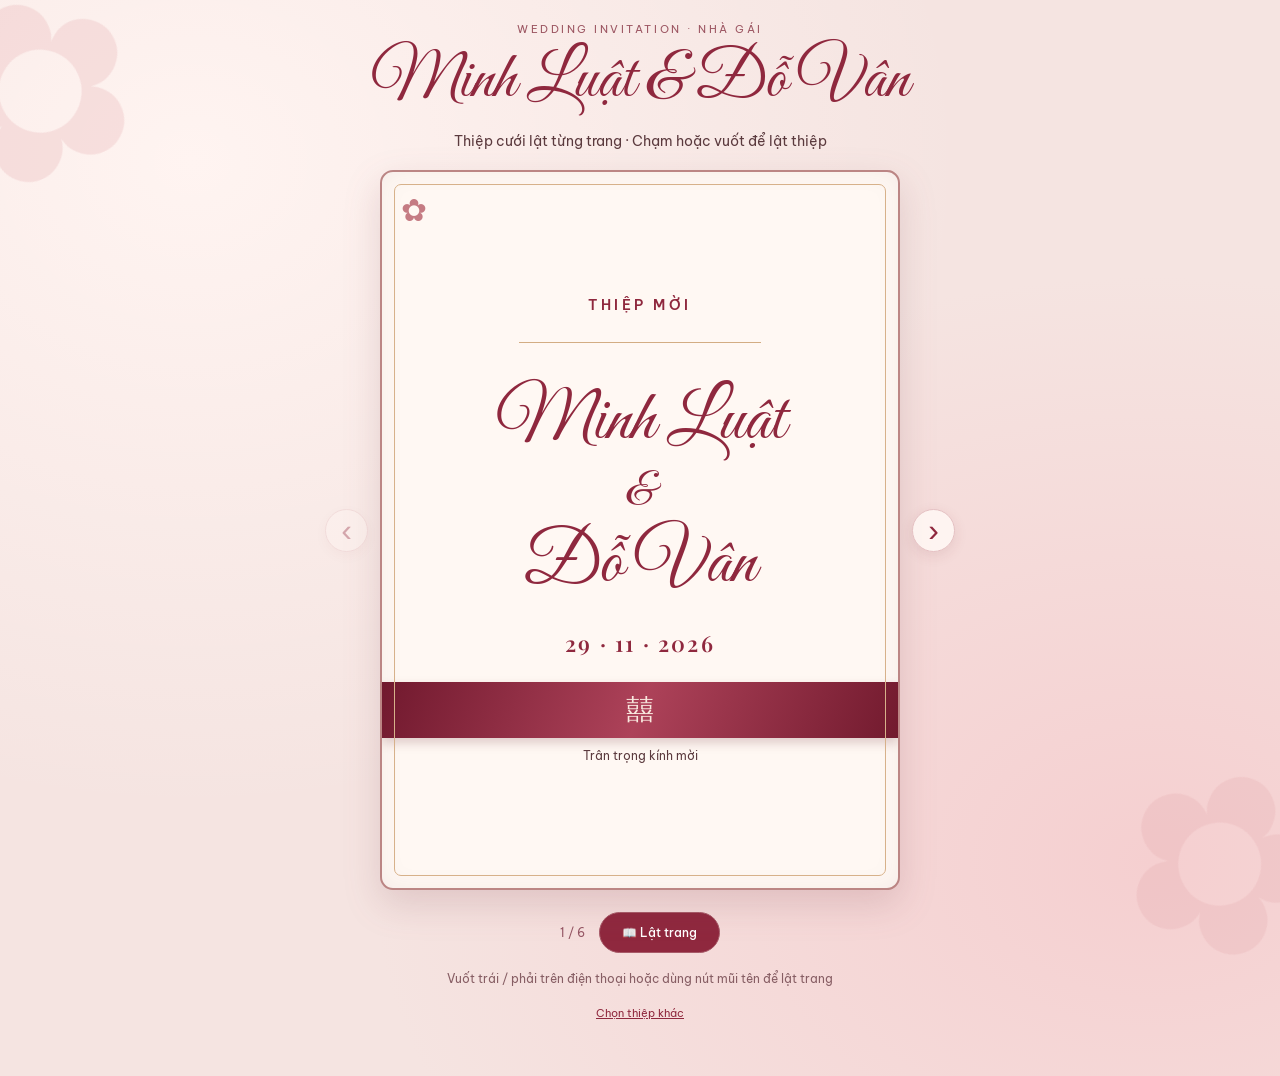
==== nha-gai.html @ b3f18875 "Add files via upload" ====
<!DOCTYPE html>
<html lang="vi"><head><meta charset="utf-8"/><meta content="width=device-width,initial-scale=1" name="viewport"/><meta content="#f5e4e1" name="theme-color"/><title>Thiệp nhà gái | Minh Luật &amp; Đỗ Vân</title><link href="style.css" rel="stylesheet"/></head><body><main class="site"><div class="eyebrow">Wedding Invitation · NHÀ GÁI</div><h1>Minh Luật &amp; Đỗ Vân</h1><p class="subtitle">Thiệp cưới lật từng trang · Chạm hoặc vuốt để lật thiệp</p><div class="book-area"><button aria-label="Trang trước" class="nav" id="prev">‹</button><div aria-label="Thiệp cưới có thể lật trang" class="book">



<article class="sheet cover-page flip-page" data-page="1"><span class="rose">✿</span><p class="label">THIỆP MỜI</p><div class="rule"></div><div class="names script">Minh Luật<span>&amp;</span>Đỗ Vân</div><div class="day">29 · 11 · 2026</div><div class="ribbon">囍</div><p class="small">Trân trọng kính mời</p></article><article class="sheet front-space flip-page" data-page="2" hidden=""><span class="rose">✿</span><p class="eyebrow">TRÂN TRỌNG KÍNH MỜI</p><h2>LỄ VU QUY</h2><p>Gia đình chúng tôi trân trọng kính mời</p><p class="invite-to guest">Quý khách</p><div class="rule"></div><p>Đến chung vui trong ngày hạnh phúc của</p><div class="script" style="font-size:38px;line-height:1.3">Minh Luật &amp; Đỗ Vân</div><p>Chủ Nhật, ngày 29 tháng 11 năm 2026</p><p class="small">(Ngày 21 tháng 10 năm Bính Ngọ)</p></article><article class="sheet flip-page" data-page="3" hidden=""><span class="rose">✿</span><p class="eyebrow">THƯ MỜI</p><h2>LỄ VU QUY</h2><p class="invite-to guest">Quý khách</p><p>Thân mời đến dự buổi lễ cùng gia đình chúng tôi</p><div class="rule"></div><div class="day">07:00</div><p>Chủ Nhật · 29/11/2026</p><p class="small">21/10 âm lịch</p><h3>TẠI TƯ GIA NHÀ GÁI</h3><p>Số 30 đường Đặng Tây, thôn Hạ, xã Phượng Dực, Hà Nội</p><p class="foot-note">Sự hiện diện của quý khách là niềm vinh hạnh của gia đình chúng tôi.</p></article><article class="sheet flip-page" data-page="4" hidden=""><span class="rose">✿</span><p class="eyebrow">CHƯƠNG TRÌNH</p><h2>Lịch trình ngày vui</h2><div class="event"><b>16:00 · 28/11/2026</b><p>Tiệc cưới tại gia (Thứ Bảy)</p></div><div class="event"><b>07:00 · 29/11/2026</b><p>Lễ vu quy · Nhà gái</p></div><div class="event"><b>10:00 · 29/11/2026</b><p>Lễ thành hôn · Nhà trai</p></div><h3>THÁNG 11 / 2026</h3><div class="calendar"><span class="head">T2</span><span class="head">T3</span><span class="head">T4</span><span class="head">T5</span><span class="head">T6</span><span class="head">T7</span><span class="head">CN</span><i></i><i></i><i></i><i></i><i></i><i></i><span class="">1</span><span class="">2</span><span class="">3</span><span class="">4</span><span class="">5</span><span class="">6</span><span class="">7</span><span class="">8</span><span class="">9</span><span class="">10</span><span class="">11</span><span class="">12</span><span class="">13</span><span class="">14</span><span class="">15</span><span class="">16</span><span class="">17</span><span class="">18</span><span class="">19</span><span class="">20</span><span class="">21</span><span class="">22</span><span class="">23</span><span class="">24</span><span class="">25</span><span class="">26</span><span class="">27</span><span class="">28</span><span class="hot">29</span><span class="">30</span></div><p class="small">Ngày 28: Tiệc cưới · Ngày 29: Lễ cưới</p></article><article class="sheet flip-page" data-page="5" hidden=""><span class="rose">✿</span><p class="eyebrow">GIA ĐÌNH HAI BÊN</p><h2>Trân trọng kính mời</h2><h3>NHÀ TRAI</h3><p class="parents">Ông <b>Giáp Văn Liễu</b><br/>Bà <b>Nguyễn Thị Ánh</b></p><div class="rule"></div><h3>NHÀ GÁI</h3><p class="parents">Ông <b>Đỗ Văn Chiều</b><br/>Bà <b>Vương Thị Diên</b></p><div class="rule"></div><div class="script" style="font-size:36px">Minh Luật &amp; Đỗ Vân</div><p class="small">Rất hân hạnh được đón tiếp!</p></article><article class="sheet flip-page" data-page="6" hidden=""><span class="rose">✿</span><p class="eyebrow">CHỈ ĐƯỜNG</p><h2>Địa chỉ nhà gái</h2><p>Số 30 đường Đặng Tây, thôn Hạ, xã Phượng Dực, Hà Nội</p><p class="small">Ông Đỗ Văn Chiều<br/>Bà Vương Thị Diên</p><img alt="Mã QR vị trí nhà gái" class="qr" src="assets/qr-nha-gai.png"/><a class="map-link" href="https://maps.app.goo.gl/8ietBYHXB9UPYX286?g_st=ic" rel="noopener noreferrer" target="_blank">Nhấn để mở Google Maps ↗</a><p class="small">Hoặc quét mã QR để xem đường đi</p><div class="rule"></div><p class="script" style="font-size:33px">Cảm ơn quý khách!</p></article></div><button aria-label="Trang sau" class="nav" id="next">›</button></div><div class="controls"><span class="counter" id="counter">1 / 6</span><button class="pill" id="flip">📖 Lật thiệp</button></div><p class="hint">Vuốt trái / phải trên điện thoại hoặc dùng nút mũi tên để lật trang</p><p class="links"><a href="index.html">Chọn thiệp khác</a></p></main><script src="script.js"></script></body></html>
---- style.css ----
@import url('https://fonts.googleapis.com/css2?family=Great+Vibes&family=Playfair+Display:wght@400;500;600;700&family=Be+Vietnam+Pro:wght@300;400;500;600&display=swap');
:root{--wine:#8f283e;--rose:#c7838c;--gold:#c7a16d;--ink:#5b3a3e;--paper:#fff9f3}*{box-sizing:border-box}body{margin:0;min-height:100svh;background:radial-gradient(ellipse at 15% 15%,#fff4f1,transparent 50%),radial-gradient(ellipse at 90% 80%,#f5cfd0,transparent 48%),#f5e4e1;color:var(--ink);font-family:'Be Vietnam Pro',sans-serif}body:before,body:after{content:'✿';position:fixed;font-size:clamp(100px,19vw,280px);color:#e4a9ad44;pointer-events:none;z-index:0}body:before{left:-65px;top:-70px;transform:rotate(-24deg)}body:after{right:-45px;bottom:-110px;transform:rotate(22deg)}.site{position:relative;z-index:1;max-width:1120px;margin:auto;padding:22px 16px 35px;text-align:center}.eyebrow{font-size:11px;letter-spacing:.23em;color:#9c5662;text-transform:uppercase}.site>h1{font:400 clamp(39px,7vw,62px) 'Great Vibes',cursive;color:var(--wine);margin:7px 0}.subtitle{font-size:12px;margin:0 0 20px}.book-area{display:flex;align-items:center;justify-content:center;gap:14px}.nav{border:1px solid #e3bfc1;border-radius:50%;background:#fff8f5d9;color:var(--wine);width:46px;height:46px;font-size:32px;cursor:pointer;flex:none;box-shadow:0 4px 14px #6f26321b}.nav:disabled{opacity:.35;cursor:default}.book{width:min(100%,850px);height:500px;perspective:1700px;position:relative;filter:drop-shadow(0 18px 18px #72394425)}.spread{position:absolute;inset:0;display:grid;grid-template-columns:1fr 1fr;transform-style:preserve-3d;transition:opacity .2s}.spread[hidden]{display:none}.sheet{position:relative;min-width:0;overflow:hidden;background:linear-gradient(100deg,#f3e5dd 0%,var(--paper) 8%,#fff9f3 92%,#f3e6df 100%);border:2px solid #b77a79;padding:25px 26px;display:flex;flex-direction:column;align-items:center;justify-content:center}.sheet:before{content:'';position:absolute;inset:11px;border:1px solid #d7b18a;pointer-events:none;border-radius:5px}.sheet.left{border-radius:12px 0 0 12px;box-shadow:inset -13px 0 22px #60363a16}.sheet.right{border-radius:0 12px 12px 0;box-shadow:inset 13px 0 22px #60363a16}.sheet .rose{position:absolute;color:#c57b83;font-size:34px;top:15px;left:19px}.sheet.right .rose{left:auto;right:19px}.script{font-family:'Great Vibes',cursive;color:var(--wine);font-weight:400}.sheet h2{font:500 clamp(20px,2.6vw,30px) 'Playfair Display',serif;color:var(--wine);margin:8px 0 15px}.sheet h3{font:600 14px 'Playfair Display',serif;color:var(--wine);margin:8px 0}.sheet p{font-size:12px;line-height:1.85;margin:7px 0}.sheet .small{font-size:10px}.rule{height:1px;width:55%;background:#d3ad83;margin:15px auto}.names{font-size:clamp(36px,5vw,61px);line-height:1.1;margin:18px 0}.names span{display:block;font-size:.65em}.day{font:600 20px 'Playfair Display',serif;color:var(--wine);letter-spacing:.1em}.ribbon{height:56px;background:linear-gradient(110deg,#71192e,#ad4259,#721a2e);width:calc(100% + 54px);margin:24px -27px 0;display:grid;place-items:center;color:#f9e8df;font-size:28px;box-shadow:0 5px 10px #67212b36}.cover-page{background:linear-gradient(140deg,#fff8f2,#fbe8e4)}.cover-page .label{letter-spacing:.25em;font-size:15px;font-weight:600;color:var(--wine)}.back-page{background:#f7e5e0}.front-space{background:#f8e9e5}.invite-to{font:500 18px 'Playfair Display',serif;color:var(--wine);overflow-wrap:anywhere}.event{width:100%;border-top:1px solid #ead5c8;padding:12px 0}.event b{color:var(--wine);font-size:13px}.event p{margin:2px 0}.qr{width:115px;height:115px;object-fit:contain;background:white;padding:4px;margin:8px}.map-link{color:var(--wine);font-size:11px;text-decoration:underline}.calendar{display:grid;grid-template-columns:repeat(7,1fr);width:100%;max-width:265px;gap:2px;font-size:10px}.calendar>*{min-height:23px;display:grid;place-items:center}.calendar .head{color:var(--wine);font-weight:600}.calendar .hot{background:var(--wine);color:white;border-radius:50%}.parents{font-size:11px!important}.foot-note{margin-top:auto!important}.controls{display:flex;justify-content:center;align-items:center;gap:16px;margin-top:20px}.pill{border:1px solid #a75a68;background:#8f283e;color:#fff;border-radius:30px;padding:12px 22px;cursor:pointer;font:500 12px 'Be Vietnam Pro',sans-serif}.counter{font-size:12px;color:#945563}.hint{font-size:11px;color:#875e64;margin-top:14px}.links{font-size:11px;margin:18px 0}.links a{color:var(--wine)}.flip-next{animation:turnNext .55s ease both}.flip-prev{animation:turnPrev .55s ease both}@keyframes turnNext{0%{transform:rotateY(0);opacity:1}48%{transform:rotateY(-13deg);opacity:.55}100%{transform:rotateY(0);opacity:1}}@keyframes turnPrev{0%{transform:rotateY(0);opacity:1}48%{transform:rotateY(13deg);opacity:.55}100%{transform:rotateY(0);opacity:1}}@media(max-width:650px){.site{padding:16px 7px 25px}.book-area{gap:5px}.nav{width:30px;height:38px;font-size:22px}.book{height:610px}.sheet{padding:17px 11px}.sheet:before{inset:5px}.sheet .rose{font-size:23px;top:9px;left:9px}.sheet.right .rose{right:9px}.sheet p{font-size:10px;line-height:1.65}.sheet h2{font-size:19px}.sheet h3{font-size:12px}.names{font-size:34px}.day{font-size:15px}.invite-to{font-size:14px}.event{padding:8px 0}.event b{font-size:11px}.qr{width:95px;height:95px}.calendar{font-size:9px}.calendar>*{min-height:21px}.parents{font-size:9px!important}.ribbon{width:calc(100% + 22px);margin-left:-11px;margin-right:-11px}.site>h1{font-size:42px}}@media(max-width:390px){.book{height:630px}.sheet{padding:14px 8px}.names{font-size:30px}.sheet p{font-size:9px}.qr{width:84px;height:84px}}
/* Responsive flip-book: one full-size page per swipe on phones. */
@media(max-width:700px){
 html,body{width:100%;overflow-x:hidden}
 .site{width:100%;max-width:520px;padding:22px 14px 35px}
 .site>h1{font-size:clamp(38px,9.5vw,54px);line-height:1.15;margin:12px 0}
 .subtitle{font-size:12px;line-height:1.65;margin-bottom:22px}
 .book-area{position:relative;display:block;width:100%;padding:0 4px}
 .book{width:100%;max-width:440px;height:clamp(570px,145vw,740px);margin:0 auto;filter:drop-shadow(0 12px 15px #72394423)}
 .spread{grid-template-columns:minmax(0,1fr)}
 .sheet{grid-column:1;grid-row:1;width:100%;height:100%;padding:38px 30px;border-radius:14px!important;box-shadow:inset 0 0 26px #60363a10!important}
 .sheet[hidden],.spread[hidden]{display:none!important}
 .sheet:before{inset:12px;border-radius:8px}
 .sheet .rose{font-size:32px;top:18px;left:20px}
 .sheet.right .rose{right:20px}
 .sheet h2{font-size:clamp(24px,6vw,31px);line-height:1.25;margin:10px 0 18px}
 .sheet h3{font-size:15px;margin:12px 0}
 .sheet p{font-size:clamp(12px,3.3vw,14px);line-height:1.85;margin:8px 0}
 .sheet .small{font-size:clamp(11px,3vw,12px)}
 .sheet .eyebrow{font-size:11px}
 .sheet .label{font-size:15px}
 .sheet .names{font-size:clamp(49px,12vw,68px);line-height:1.18;margin:24px 0}
 .sheet .day{font-size:23px}
 .sheet .invite-to{font-size:clamp(18px,4.8vw,23px)}
 .sheet .parents{font-size:13px!important}
 .sheet .event{padding:13px 0}
 .sheet .event b{font-size:14px}
 .sheet .qr{width:clamp(145px,43vw,205px);height:clamp(145px,43vw,205px);margin:12px auto}
 .sheet .map-link{font-size:13px;line-height:1.5}
 .sheet .calendar{max-width:330px;gap:4px;font-size:12px}
 .sheet .calendar>*{min-height:30px}
 .sheet .rule{margin:18px auto}
 .ribbon{width:calc(100% + 60px);margin-left:-30px;margin-right:-30px}
 .nav{position:absolute;z-index:3;top:calc(100% + 15px);width:42px;height:42px;font-size:27px}
 #prev{left:9px}#next{right:9px}
 .controls{margin:20px auto 0;min-height:46px;gap:14px}
 .pill{font-size:13px;padding:12px 21px}
 .counter{font-size:13px}
 .hint{margin:24px auto 0;max-width:310px;line-height:1.8;font-size:12px}
 .links{margin:18px 0}
}
@media(max-width:375px){
 .site{padding-left:10px;padding-right:10px}
 .book{height:590px}
 .sheet{padding:30px 20px}
 .sheet .names{font-size:45px}
 .sheet .calendar>*{min-height:25px}
 .sheet .qr{width:145px;height:145px}
 .ribbon{width:calc(100% + 40px);margin-left:-20px;margin-right:-20px}
}
@media(prefers-reduced-motion:reduce){.flip-next,.flip-prev{animation:none!important}}

/* Version 3: single-page animated 3D page turn on every screen */
html,body{overflow-x:hidden}
.site{max-width:800px;margin:0 auto;padding:22px 15px 38px}
.site>h1{font-size:clamp(39px,7vw,66px);line-height:1.15;margin:8px 0 10px}
.subtitle{font-size:clamp(12px,2.4vw,14px);margin:0 auto 18px;line-height:1.6}
.book-area{display:flex;align-items:center;justify-content:center;gap:12px;width:100%;padding:0}
.book{position:relative;display:block;flex:1 1 auto;width:min(100%,520px);max-width:520px;height:clamp(590px,95vw,720px);margin:0;perspective:1700px;transform-style:preserve-3d;filter:drop-shadow(0 14px 18px #7239442a);overflow:visible}
.book .flip-page{position:absolute;inset:0;display:flex!important;flex-direction:column;align-items:center;justify-content:center;width:100%;height:100%;min-width:0;padding:42px 38px;background:#fff8f3;border:2px solid #bb8584;border-radius:13px!important;box-shadow:inset 0 0 25px #60363a10;transform-origin:left center;backface-visibility:hidden;-webkit-backface-visibility:hidden;transform-style:preserve-3d;overflow:hidden}
.book .flip-page[hidden]{display:none!important}
.book .flip-page:before{inset:12px;border-radius:7px}
.book .flip-page .rose{font-size:31px;top:18px;left:19px}
.book .flip-page h2{font-size:clamp(23px,4.7vw,32px);line-height:1.25;margin:10px 0 18px}
.book .flip-page h3{font-size:clamp(13px,2.7vw,16px);margin:12px 0}
.book .flip-page p{font-size:clamp(12px,2.5vw,14px);line-height:1.7;margin:8px 0}
.book .flip-page .small{font-size:clamp(10px,2vw,12px)}
.book .flip-page .eyebrow{font-size:11px}
.book .flip-page .names{font-size:clamp(49px,9vw,72px);line-height:1.2;margin:20px 0}
.book .flip-page .day{font-size:22px}
.book .flip-page .invite-to{font-size:clamp(17px,3.6vw,23px)}
.book .flip-page .parents{font-size:13px!important}
.book .flip-page .event{padding:10px 0}
.book .flip-page .event b{font-size:13px}
.book .flip-page .qr{width:clamp(140px,31vw,200px);height:clamp(140px,31vw,200px);margin:12px auto}
.book .flip-page .map-link{font-size:13px}
.book .flip-page .calendar{max-width:320px;gap:3px;font-size:12px}
.book .flip-page .calendar>*{min-height:27px}
.book .flip-page .rule{margin:16px auto}
.book .flip-page .ribbon{width:calc(100% + 76px);margin-left:-38px;margin-right:-38px}
.nav{position:relative;top:auto;left:auto!important;right:auto!important;flex:0 0 43px;width:43px;height:43px;z-index:10}
.controls{margin:20px auto 0;min-height:44px;gap:14px}
.hint{max-width:520px;margin:15px auto 0;font-size:12px;line-height:1.6}
@media(max-width:650px){
 .site{padding:15px 7px 25px}
 .book-area{gap:4px}
 .book{height:clamp(560px,155vw,700px)}
 .book .flip-page{padding:32px 23px}
 .book .flip-page .names{font-size:clamp(39px,10vw,57px)}
 .book .flip-page .ribbon{width:calc(100% + 46px);margin-left:-23px;margin-right:-23px}
 .book .flip-page .calendar>*{min-height:23px}
 .book .flip-page .qr{width:clamp(125px,37vw,180px);height:clamp(125px,37vw,180px)}
 .nav{flex-basis:29px;width:29px;height:39px;font-size:23px}
 .book .flip-page p{font-size:clamp(11px,3vw,13px)}
 .book .flip-page .parents{font-size:12px!important}
}
@media(max-width:375px){.book{height:590px}.book .flip-page{padding:25px 15px}.book .flip-page .ribbon{width:calc(100% + 30px);margin-left:-15px;margin-right:-15px}.book .flip-page .calendar>*{min-height:20px}.book .flip-page .qr{width:125px;height:125px}}
@media(prefers-reduced-motion:reduce){.book .flip-page{animation:none!important}}
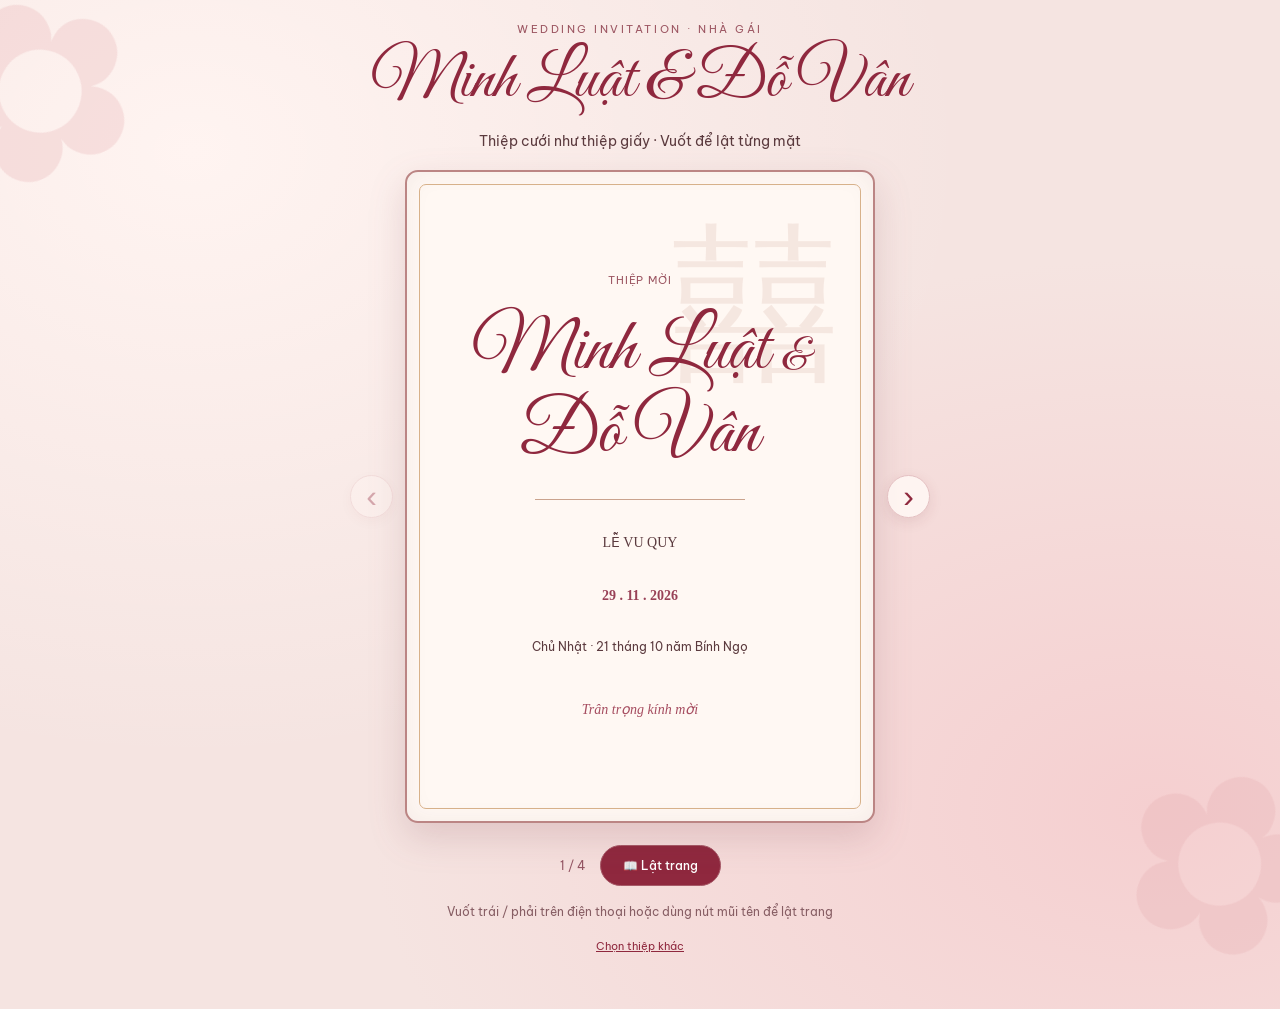
==== commit ead7e745: "Add files via upload" ====
--- a/nha-gai.html
+++ b/nha-gai.html
@@ -1,6 +1,3 @@
 <!DOCTYPE html>
-<html lang="vi"><head><meta charset="utf-8"/><meta content="width=device-width,initial-scale=1" name="viewport"/><meta content="#f5e4e1" name="theme-color"/><title>Thiệp nhà gái | Minh Luật &amp; Đỗ Vân</title><link href="style.css" rel="stylesheet"/></head><body><main class="site"><div class="eyebrow">Wedding Invitation · NHÀ GÁI</div><h1>Minh Luật &amp; Đỗ Vân</h1><p class="subtitle">Thiệp cưới lật từng trang · Chạm hoặc vuốt để lật thiệp</p><div class="book-area"><button aria-label="Trang trước" class="nav" id="prev">‹</button><div aria-label="Thiệp cưới có thể lật trang" class="book">
 
-
-
-<article class="sheet cover-page flip-page" data-page="1"><span class="rose">✿</span><p class="label">THIỆP MỜI</p><div class="rule"></div><div class="names script">Minh Luật<span>&amp;</span>Đỗ Vân</div><div class="day">29 · 11 · 2026</div><div class="ribbon">囍</div><p class="small">Trân trọng kính mời</p></article><article class="sheet front-space flip-page" data-page="2" hidden=""><span class="rose">✿</span><p class="eyebrow">TRÂN TRỌNG KÍNH MỜI</p><h2>LỄ VU QUY</h2><p>Gia đình chúng tôi trân trọng kính mời</p><p class="invite-to guest">Quý khách</p><div class="rule"></div><p>Đến chung vui trong ngày hạnh phúc của</p><div class="script" style="font-size:38px;line-height:1.3">Minh Luật &amp; Đỗ Vân</div><p>Chủ Nhật, ngày 29 tháng 11 năm 2026</p><p class="small">(Ngày 21 tháng 10 năm Bính Ngọ)</p></article><article class="sheet flip-page" data-page="3" hidden=""><span class="rose">✿</span><p class="eyebrow">THƯ MỜI</p><h2>LỄ VU QUY</h2><p class="invite-to guest">Quý khách</p><p>Thân mời đến dự buổi lễ cùng gia đình chúng tôi</p><div class="rule"></div><div class="day">07:00</div><p>Chủ Nhật · 29/11/2026</p><p class="small">21/10 âm lịch</p><h3>TẠI TƯ GIA NHÀ GÁI</h3><p>Số 30 đường Đặng Tây, thôn Hạ, xã Phượng Dực, Hà Nội</p><p class="foot-note">Sự hiện diện của quý khách là niềm vinh hạnh của gia đình chúng tôi.</p></article><article class="sheet flip-page" data-page="4" hidden=""><span class="rose">✿</span><p class="eyebrow">CHƯƠNG TRÌNH</p><h2>Lịch trình ngày vui</h2><div class="event"><b>16:00 · 28/11/2026</b><p>Tiệc cưới tại gia (Thứ Bảy)</p></div><div class="event"><b>07:00 · 29/11/2026</b><p>Lễ vu quy · Nhà gái</p></div><div class="event"><b>10:00 · 29/11/2026</b><p>Lễ thành hôn · Nhà trai</p></div><h3>THÁNG 11 / 2026</h3><div class="calendar"><span class="head">T2</span><span class="head">T3</span><span class="head">T4</span><span class="head">T5</span><span class="head">T6</span><span class="head">T7</span><span class="head">CN</span><i></i><i></i><i></i><i></i><i></i><i></i><span class="">1</span><span class="">2</span><span class="">3</span><span class="">4</span><span class="">5</span><span class="">6</span><span class="">7</span><span class="">8</span><span class="">9</span><span class="">10</span><span class="">11</span><span class="">12</span><span class="">13</span><span class="">14</span><span class="">15</span><span class="">16</span><span class="">17</span><span class="">18</span><span class="">19</span><span class="">20</span><span class="">21</span><span class="">22</span><span class="">23</span><span class="">24</span><span class="">25</span><span class="">26</span><span class="">27</span><span class="">28</span><span class="hot">29</span><span class="">30</span></div><p class="small">Ngày 28: Tiệc cưới · Ngày 29: Lễ cưới</p></article><article class="sheet flip-page" data-page="5" hidden=""><span class="rose">✿</span><p class="eyebrow">GIA ĐÌNH HAI BÊN</p><h2>Trân trọng kính mời</h2><h3>NHÀ TRAI</h3><p class="parents">Ông <b>Giáp Văn Liễu</b><br/>Bà <b>Nguyễn Thị Ánh</b></p><div class="rule"></div><h3>NHÀ GÁI</h3><p class="parents">Ông <b>Đỗ Văn Chiều</b><br/>Bà <b>Vương Thị Diên</b></p><div class="rule"></div><div class="script" style="font-size:36px">Minh Luật &amp; Đỗ Vân</div><p class="small">Rất hân hạnh được đón tiếp!</p></article><article class="sheet flip-page" data-page="6" hidden=""><span class="rose">✿</span><p class="eyebrow">CHỈ ĐƯỜNG</p><h2>Địa chỉ nhà gái</h2><p>Số 30 đường Đặng Tây, thôn Hạ, xã Phượng Dực, Hà Nội</p><p class="small">Ông Đỗ Văn Chiều<br/>Bà Vương Thị Diên</p><img alt="Mã QR vị trí nhà gái" class="qr" src="assets/qr-nha-gai.png"/><a class="map-link" href="https://maps.app.goo.gl/8ietBYHXB9UPYX286?g_st=ic" rel="noopener noreferrer" target="_blank">Nhấn để mở Google Maps ↗</a><p class="small">Hoặc quét mã QR để xem đường đi</p><div class="rule"></div><p class="script" style="font-size:33px">Cảm ơn quý khách!</p></article></div><button aria-label="Trang sau" class="nav" id="next">›</button></div><div class="controls"><span class="counter" id="counter">1 / 6</span><button class="pill" id="flip">📖 Lật thiệp</button></div><p class="hint">Vuốt trái / phải trên điện thoại hoặc dùng nút mũi tên để lật trang</p><p class="links"><a href="index.html">Chọn thiệp khác</a></p></main><script src="script.js"></script></body></html>+<html lang="vi"><head><meta charset="utf-8"/><meta content="width=device-width,initial-scale=1" name="viewport"/><meta content="#f5e4e1" name="theme-color"/><title>Thiệp nhà gái | Minh Luật &amp; Đỗ Vân</title><link href="style.css" rel="stylesheet"/></head><body><main class="site"><div class="eyebrow">Wedding Invitation · NHÀ GÁI</div><h1>Minh Luật &amp; Đỗ Vân</h1><p class="subtitle">Thiệp cưới như thiệp giấy · Vuốt để lật từng mặt</p><div class="book-area"><button aria-label="Trang trước" class="nav" id="prev">‹</button><div aria-label="Thiệp cưới có thể lật trang" class="book"><article class="sheet flip-page paper-cover" data-page="1"><div class="watermark">囍</div><p class="eyebrow">THIỆP MỜI</p><div class="script cover-names">Minh Luật <span>&amp;</span> Đỗ Vân</div><div class="fine-rule"></div><p class="cover-caption">LỄ VU QUY</p><p class="date-emphasis">29 . 11 . 2026</p><p class="small">Chủ Nhật · 21 tháng 10 năm Bính Ngọ</p><p class="bottom-message">Trân trọng kính mời</p></article><article class="sheet flip-page ceremony-paper" data-page="2"><div class="watermark">囍</div><p class="eyebrow">LỄ VU QUY</p><h2 class="couple-block">MINH LUẬT<br/>ĐỖ VÂN</h2><p class="eyebrow">ĐƯỢC TỔ CHỨC VÀO</p><p class="strong-line">07:00  |  29.11.2026  |  CHỦ NHẬT</p><p class="small">Tức ngày 21 tháng 10 năm Bính Ngọ</p><div class="fine-rule"></div><p class="eyebrow">TẠI NHÀ GÁI</p><p class="compact-address">Số 30 đường Đặng Tây, thôn Hạ, xã Phượng Dực, Hà Nội</p><p class="bottom-message">Rất hân hạnh được đón tiếp!</p></article><article class="sheet flip-page reception-paper" data-page="3"><p class="script top-signature">Minh Luật <span>&amp;</span> Đỗ Vân</p><p class="eyebrow">TRÂN TRỌNG KÍNH MỜI</p><p class="guest-line guest">Quý khách</p><p class="invite-sentence">TỚI DỰ TIỆC CHUNG VUI CÙNG GIA ĐÌNH CHÚNG TÔI</p><p class="eyebrow">VÀO 16 GIỜ 00 · THỨ BẢY</p><p class="date-emphasis">28.11.2026</p><p class="small">Tức ngày 20 tháng 10 năm Bính Ngọ</p><p class="eyebrow">TẠI <b>NHÀ GÁI</b></p><p class="compact-address">Số 30 đường Đặng Tây, thôn Hạ, xã Phượng Dực, Hà Nội</p><p class="script warm-message">Rất hân hạnh được đón tiếp!</p><div class="parents-two"><div><b>Nhà trai</b><br/>Giáp Văn Liễu<br/>Nguyễn Thị Ánh</div><div><b>Nhà gái</b><br/>Đỗ Văn Chiều<br/>Vương Thị Diên</div></div></article><article class="sheet flip-page location-paper" data-page="4"><p class="eyebrow">THÔNG TIN ĐỊA ĐIỂM</p><h2>Chỉ đường nhà gái</h2><p class="compact-address">Số 30 đường Đặng Tây, thôn Hạ, xã Phượng Dực, Hà Nội</p><img alt="QR chỉ đường nhà gái" class="qr" src="assets/qr-nha-gai.png"/><p><a class="map-link" href="https://maps.app.goo.gl/8ietBYHXB9UPYX286?g_st=ic" rel="noopener" target="_blank">Mở Google Maps ↗</a></p><p class="small">Quét mã QR hoặc nhấn liên kết để xem vị trí.</p><div class="fine-rule"></div><p class="script warm-message">Cảm ơn quý khách!</p></article></div><button aria-label="Trang sau" class="nav" id="next">›</button></div><div class="controls"><span class="counter" id="counter">1 / 6</span><button class="pill" id="flip">📖 Lật thiệp</button></div><p class="hint">Vuốt trái / phải trên điện thoại hoặc dùng nút mũi tên để lật trang</p><p class="links"><a href="index.html">Chọn thiệp khác</a></p></main><script src="script.js"></script></body></html>
--- a/style.css
+++ b/style.css
@@ -97,3 +97,29 @@
 }
 @media(max-width:375px){.book{height:590px}.book .flip-page{padding:25px 15px}.book .flip-page .ribbon{width:calc(100% + 30px);margin-left:-15px;margin-right:-15px}.book .flip-page .calendar>*{min-height:20px}.book .flip-page .qr{width:125px;height:125px}}
 @media(prefers-reduced-motion:reduce){.book .flip-page{animation:none!important}}
+
+/* Compact printed invitation layout */
+.book{width:min(100%,470px);max-width:470px;aspect-ratio:0.72;min-height:0;height:auto}
+.sheet{padding:clamp(20px,5vw,42px)!important;display:flex;flex-direction:column;justify-content:center;align-items:center;gap:clamp(7px,1.5vw,13px);overflow:hidden;text-align:center}
+.sheet[hidden]{display:none!important}
+.sheet .watermark{position:absolute;right:7%;top:3%;font-size:clamp(95px,22vw,170px);color:#ead2c9;opacity:.43;z-index:0;pointer-events:none}
+.sheet>*:not(.watermark){position:relative;z-index:1}
+.sheet .eyebrow{margin:0;font-size:clamp(11px,1.5vw,14px);letter-spacing:.09em}
+.sheet p{margin:0;line-height:1.5}
+.sheet .small{font-size:clamp(10px,1.4vw,13px)}
+.cover-names{font-size:clamp(48px,9vw,74px);line-height:1.12}
+.cover-names span,.top-signature span{font-size:.6em}
+.fine-rule{width:55%;height:1px;background:#caa38d;margin:10px auto}
+.cover-caption{font-family:Georgia,serif;font-size:18px}
+.date-emphasis{font-family:Georgia,serif;font-size:clamp(26px,5vw,39px);font-weight:700;color:#994157}
+.bottom-message{font-family:Georgia,serif;font-style:italic;color:#a64d60;margin-top:20px!important}
+.couple-block{font-family:Georgia,serif;font-size:clamp(30px,6vw,44px);font-weight:500;line-height:1.25;margin:20px 0;color:#a45566}
+.strong-line{font-weight:700;font-family:Georgia,serif;font-size:clamp(13px,2.1vw,18px)}
+.compact-address{font-family:Georgia,serif;font-size:clamp(13px,2vw,17px);max-width:340px}
+.top-signature{font-size:clamp(34px,7vw,51px);margin-bottom:10px!important}
+.guest-line{min-height:28px;border-bottom:1px dotted #b89990;min-width:65%;font-family:Georgia,serif;font-weight:600}
+.invite-sentence{font-family:Georgia,serif;font-size:clamp(12px,1.8vw,15px)}
+.warm-message{font-size:clamp(28px,6vw,42px);line-height:1.1!important}
+.parents-two{display:grid;grid-template-columns:1fr 1fr;gap:14px;width:100%;font-family:Georgia,serif;font-size:clamp(11px,1.7vw,15px);line-height:1.65;margin-top:10px}
+.location-paper .qr{width:clamp(140px,38vw,230px);height:auto;max-height:230px;object-fit:contain}
+@media(max-width:550px){.site{padding:16px 10px}.site>h1{font-size:clamp(34px,9vw,52px)}.book-area{gap:3px}.nav{flex-shrink:0}.book{width:min(100%,390px)}.sheet{padding:24px 17px!important;gap:9px}.parents-two{gap:5px}.reception-paper{gap:7px}.reception-paper .warm-message{font-size:28px}}
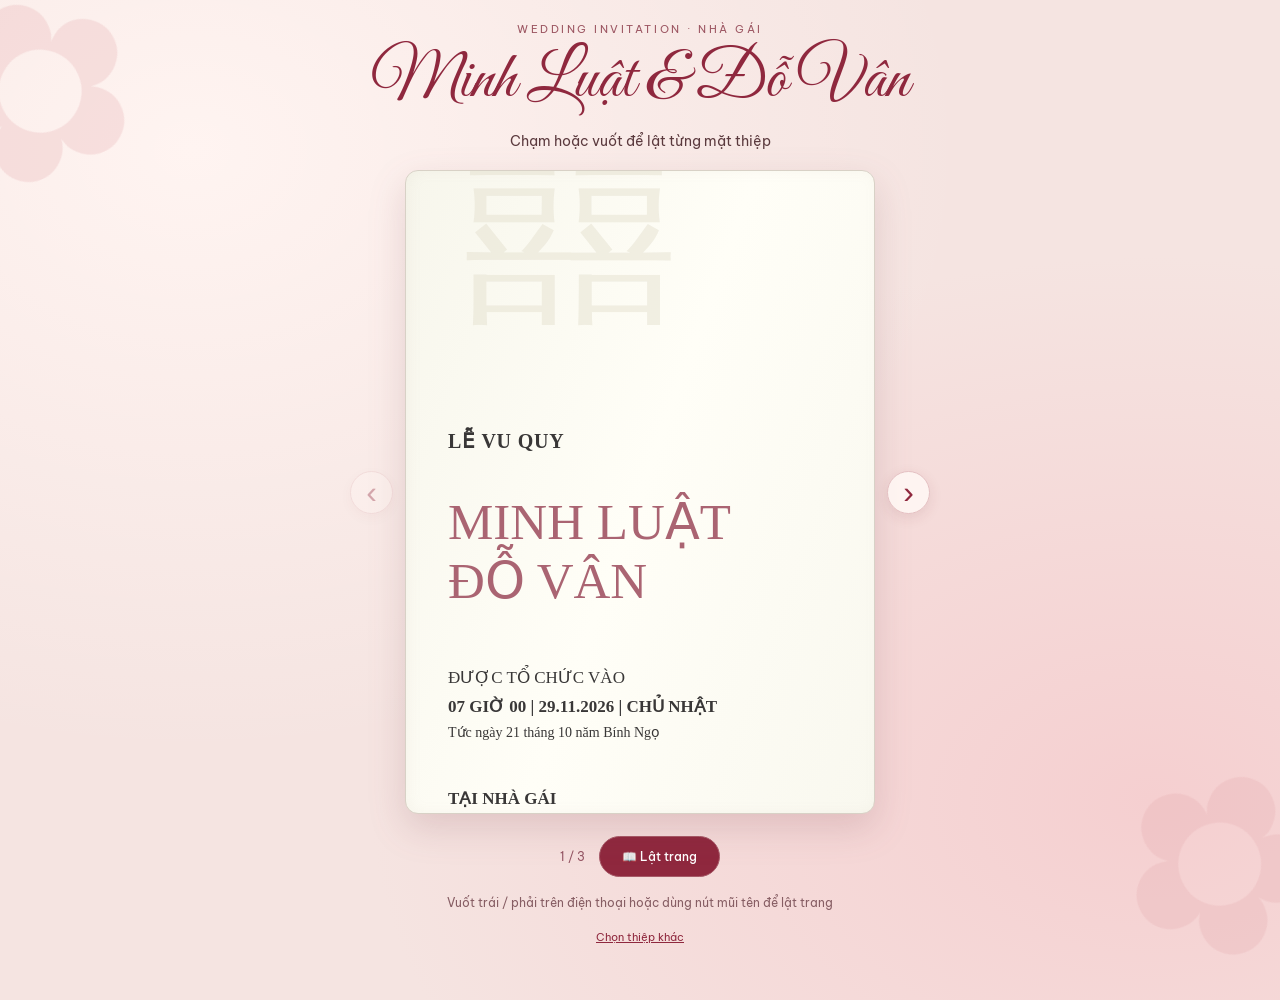
==== commit 196827b3: "Add files via upload" ====
--- a/nha-gai.html
+++ b/nha-gai.html
@@ -1,3 +1,3 @@
 <!DOCTYPE html>
 
-<html lang="vi"><head><meta charset="utf-8"/><meta content="width=device-width,initial-scale=1" name="viewport"/><meta content="#f5e4e1" name="theme-color"/><title>Thiệp nhà gái | Minh Luật &amp; Đỗ Vân</title><link href="style.css" rel="stylesheet"/></head><body><main class="site"><div class="eyebrow">Wedding Invitation · NHÀ GÁI</div><h1>Minh Luật &amp; Đỗ Vân</h1><p class="subtitle">Thiệp cưới như thiệp giấy · Vuốt để lật từng mặt</p><div class="book-area"><button aria-label="Trang trước" class="nav" id="prev">‹</button><div aria-label="Thiệp cưới có thể lật trang" class="book"><article class="sheet flip-page paper-cover" data-page="1"><div class="watermark">囍</div><p class="eyebrow">THIỆP MỜI</p><div class="script cover-names">Minh Luật <span>&amp;</span> Đỗ Vân</div><div class="fine-rule"></div><p class="cover-caption">LỄ VU QUY</p><p class="date-emphasis">29 . 11 . 2026</p><p class="small">Chủ Nhật · 21 tháng 10 năm Bính Ngọ</p><p class="bottom-message">Trân trọng kính mời</p></article><article class="sheet flip-page ceremony-paper" data-page="2"><div class="watermark">囍</div><p class="eyebrow">LỄ VU QUY</p><h2 class="couple-block">MINH LUẬT<br/>ĐỖ VÂN</h2><p class="eyebrow">ĐƯỢC TỔ CHỨC VÀO</p><p class="strong-line">07:00  |  29.11.2026  |  CHỦ NHẬT</p><p class="small">Tức ngày 21 tháng 10 năm Bính Ngọ</p><div class="fine-rule"></div><p class="eyebrow">TẠI NHÀ GÁI</p><p class="compact-address">Số 30 đường Đặng Tây, thôn Hạ, xã Phượng Dực, Hà Nội</p><p class="bottom-message">Rất hân hạnh được đón tiếp!</p></article><article class="sheet flip-page reception-paper" data-page="3"><p class="script top-signature">Minh Luật <span>&amp;</span> Đỗ Vân</p><p class="eyebrow">TRÂN TRỌNG KÍNH MỜI</p><p class="guest-line guest">Quý khách</p><p class="invite-sentence">TỚI DỰ TIỆC CHUNG VUI CÙNG GIA ĐÌNH CHÚNG TÔI</p><p class="eyebrow">VÀO 16 GIỜ 00 · THỨ BẢY</p><p class="date-emphasis">28.11.2026</p><p class="small">Tức ngày 20 tháng 10 năm Bính Ngọ</p><p class="eyebrow">TẠI <b>NHÀ GÁI</b></p><p class="compact-address">Số 30 đường Đặng Tây, thôn Hạ, xã Phượng Dực, Hà Nội</p><p class="script warm-message">Rất hân hạnh được đón tiếp!</p><div class="parents-two"><div><b>Nhà trai</b><br/>Giáp Văn Liễu<br/>Nguyễn Thị Ánh</div><div><b>Nhà gái</b><br/>Đỗ Văn Chiều<br/>Vương Thị Diên</div></div></article><article class="sheet flip-page location-paper" data-page="4"><p class="eyebrow">THÔNG TIN ĐỊA ĐIỂM</p><h2>Chỉ đường nhà gái</h2><p class="compact-address">Số 30 đường Đặng Tây, thôn Hạ, xã Phượng Dực, Hà Nội</p><img alt="QR chỉ đường nhà gái" class="qr" src="assets/qr-nha-gai.png"/><p><a class="map-link" href="https://maps.app.goo.gl/8ietBYHXB9UPYX286?g_st=ic" rel="noopener" target="_blank">Mở Google Maps ↗</a></p><p class="small">Quét mã QR hoặc nhấn liên kết để xem vị trí.</p><div class="fine-rule"></div><p class="script warm-message">Cảm ơn quý khách!</p></article></div><button aria-label="Trang sau" class="nav" id="next">›</button></div><div class="controls"><span class="counter" id="counter">1 / 6</span><button class="pill" id="flip">📖 Lật thiệp</button></div><p class="hint">Vuốt trái / phải trên điện thoại hoặc dùng nút mũi tên để lật trang</p><p class="links"><a href="index.html">Chọn thiệp khác</a></p></main><script src="script.js"></script></body></html>+<html lang="vi"><head><meta charset="utf-8"/><meta content="width=device-width,initial-scale=1" name="viewport"/><meta content="#f5e4e1" name="theme-color"/><title>Thiệp nhà gái | Minh Luật &amp; Đỗ Vân</title><link href="style.css" rel="stylesheet"/></head><body><main class="site"><div class="eyebrow">Wedding Invitation · NHÀ GÁI</div><h1>Minh Luật &amp; Đỗ Vân</h1><p class="subtitle">Chạm hoặc vuốt để lật từng mặt thiệp</p><div class="book-area"><button aria-label="Trang trước" class="nav" id="prev">‹</button><div aria-label="Thiệp cưới có thể lật trang" class="book"><article class="sheet flip-page print-paper ceremony-paper" data-page="1"><div class="big-double-happiness">囍</div><div class="printed-content"><p class="print-label">LỄ VU QUY</p><h2 class="print-couple">MINH LUẬT<br/>ĐỖ VÂN</h2><div class="print-event"><p>ĐƯỢC TỔ CHỨC VÀO</p><p><b>07 GIỜ 00 | 29.11.2026 | CHỦ NHẬT</b></p><p class="print-lunar">Tức ngày 21 tháng 10 năm Bính Ngọ</p></div><div class="print-place"><p><b>TẠI NHÀ GÁI</b></p><p>Số 30 đường Đặng Tây, thôn Hạ, xã Phượng Dực, Hà Nội</p></div></div></article><article class="sheet flip-page print-paper reception-paper" data-page="2"><div class="printed-content"><p class="print-signature">Luật <span>&amp;</span> Vân</p><p class="print-invite">TRÂN TRỌNG KÍNH MỜI</p><p class="guest guest-underline">Quý khách</p><p class="print-invite">TỚI DỰ TIỆC CHUNG VUI CÙNG GIA ĐÌNH CHÚNG TÔI</p><div class="print-reception-date"><p>VÀO 16 GIỜ 00 · THỨ BẢY</p><strong>28.11.2026</strong><p class="print-lunar">Tức ngày 20 tháng 10 năm Bính Ngọ</p></div><div class="print-reception-place"><p>TẠI <b>NHÀ GÁI</b></p><p>Số 30 đường Đặng Tây, thôn Hạ, xã Phượng Dực, Hà Nội</p></div><p class="print-welcome">Rất hân hạnh được đón tiếp!</p><div class="print-parents"><div><b>Nhà trai</b><span>GIÁP VĂN LIỄU</span><span>NGUYỄN THỊ ÁNH</span></div><div><b>Nhà gái</b><span>ĐỖ VĂN CHIỀU</span><span>VƯƠNG THỊ DIÊN</span></div></div></div></article><article class="sheet flip-page print-paper directions-paper" data-page="3"><div class="printed-content"><p class="print-label">CHỈ ĐƯỜNG</p><h2 class="print-direction-title">ĐỊA CHỈ NHÀ GÁI</h2><p class="direction-address">Số 30 đường Đặng Tây, thôn Hạ, xã Phượng Dực, Hà Nội</p><img alt="Mã QR chỉ đường NHÀ GÁI" class="direction-qr" src="assets/qr-nha-gai.png"/><a class="direction-link" href="https://maps.app.goo.gl/8ietBYHXB9UPYX286?g_st=ic" rel="noopener" target="_blank">MỞ GOOGLE MAPS ↗</a><p class="print-lunar">Quét mã QR để xem đường đi</p><p class="print-welcome">Trân trọng cảm ơn!</p></div></article></div><button aria-label="Trang sau" class="nav" id="next">›</button></div><div class="controls"><span class="counter" id="counter">1 / 6</span><button class="pill" id="flip">📖 Lật thiệp</button></div><p class="hint">Vuốt trái / phải trên điện thoại hoặc dùng nút mũi tên để lật trang</p><p class="links"><a href="index.html">Chọn thiệp khác</a></p></main><script src="script.js"></script></body></html>
--- a/style.css
+++ b/style.css
@@ -123,3 +123,33 @@
 .parents-two{display:grid;grid-template-columns:1fr 1fr;gap:14px;width:100%;font-family:Georgia,serif;font-size:clamp(11px,1.7vw,15px);line-height:1.65;margin-top:10px}
 .location-paper .qr{width:clamp(140px,38vw,230px);height:auto;max-height:230px;object-fit:contain}
 @media(max-width:550px){.site{padding:16px 10px}.site>h1{font-size:clamp(34px,9vw,52px)}.book-area{gap:3px}.nav{flex-shrink:0}.book{width:min(100%,390px)}.sheet{padding:24px 17px!important;gap:9px}.parents-two{gap:5px}.reception-paper{gap:7px}.reception-paper .warm-message{font-size:28px}}
+
+/* V5: match the supplied physical invitation: compact information on each face */
+.book{width:min(100%,470px);height:auto;min-height:0;aspect-ratio:0.73}
+.sheet.print-paper{position:absolute;inset:0;width:100%;height:100%;padding:clamp(22px,5vw,42px)!important;background:linear-gradient(110deg,#f7f6ec,#fffef7 50%,#f9f8ef);border:1px solid #d8d1c6;border-radius:2px;box-shadow:inset 3px 0 14px #a4a18b12;text-align:left;display:flex;align-items:stretch;justify-content:center;overflow:hidden}
+.sheet.print-paper:before{display:none}
+.printed-content{position:relative;z-index:1;width:100%;display:flex;flex-direction:column;align-items:stretch;justify-content:center;gap:clamp(8px,1.9vw,17px);font-family:Georgia,'Times New Roman',serif;color:#393737}
+.sheet.print-paper p{font-size:clamp(12px,2.3vw,17px);line-height:1.5;margin:0}
+.big-double-happiness{position:absolute;right:-3%;top:-7%;font-size:clamp(130px,31vw,220px);color:#e3dfce;opacity:.48;pointer-events:none}
+.print-label{font-size:clamp(15px,3vw,20px)!important;font-weight:bold;letter-spacing:.04em}
+.print-couple{font-family:Georgia,serif!important;font-size:clamp(35px,7vw,51px)!important;line-height:1.16!important;color:#aa6472!important;font-weight:500!important;margin:20px 0 28px!important}
+.print-event p,.print-place p{margin:3px 0!important}
+.print-event{margin-top:6px}.print-place{margin-top:20px}
+.print-lunar{font-size:clamp(11px,2vw,14px)!important}
+.reception-paper .printed-content{align-items:center;text-align:center;justify-content:space-between;gap:7px}
+.print-signature{font-family:'Great Vibes',cursive!important;color:#9c3449!important;font-size:clamp(40px,8vw,65px)!important;line-height:1.15!important;margin:0 0 12px!important}
+.print-signature span{font-size:.6em}
+.print-invite{font-size:clamp(11px,2vw,15px)!important;letter-spacing:.04em}
+.guest-underline{width:80%;min-height:27px;border-bottom:1px dotted #777;font-size:clamp(13px,2.4vw,17px)!important;font-weight:600}
+.print-reception-date strong{display:block;color:#a65c6d;font-size:clamp(29px,6vw,43px);line-height:1.15;margin:3px 0}
+.print-reception-place p{margin:2px 0!important}
+.print-welcome{font-family:'Great Vibes',cursive!important;font-size:clamp(29px,6vw,42px)!important;color:#a43e54!important;line-height:1.2!important}
+.print-parents{display:grid;grid-template-columns:1fr 1fr;gap:10px;width:100%;font-size:clamp(10px,2.1vw,15px);line-height:1.55}
+.print-parents div{display:flex;flex-direction:column}
+.print-parents b{font-size:1.1em}
+.directions-paper .printed-content{text-align:center;align-items:center;gap:18px}
+.print-direction-title{font-family:Georgia,serif!important;font-size:clamp(23px,5vw,32px)!important;color:#9c3449!important}
+.direction-address{max-width:340px;text-align:center}
+.direction-qr{width:min(57%,220px);aspect-ratio:1;object-fit:contain;background:white;padding:7px}
+.direction-link{font:600 13px 'Be Vietnam Pro',sans-serif;color:#9c3449}
+@media(max-width:500px){.site{padding:14px 5px 26px}.book-area{gap:3px}.nav{width:30px;height:38px;font-size:23px}.book{width:min(calc(100vw - 80px),390px)}.sheet.print-paper{padding:clamp(15px,4vw,27px)!important}.printed-content{gap:clamp(6px,1.6vw,10px)}.print-couple{margin:10px 0 16px!important}.print-place{margin-top:10px}.print-signature{margin-bottom:4px!important}.reception-paper .printed-content{gap:5px}}
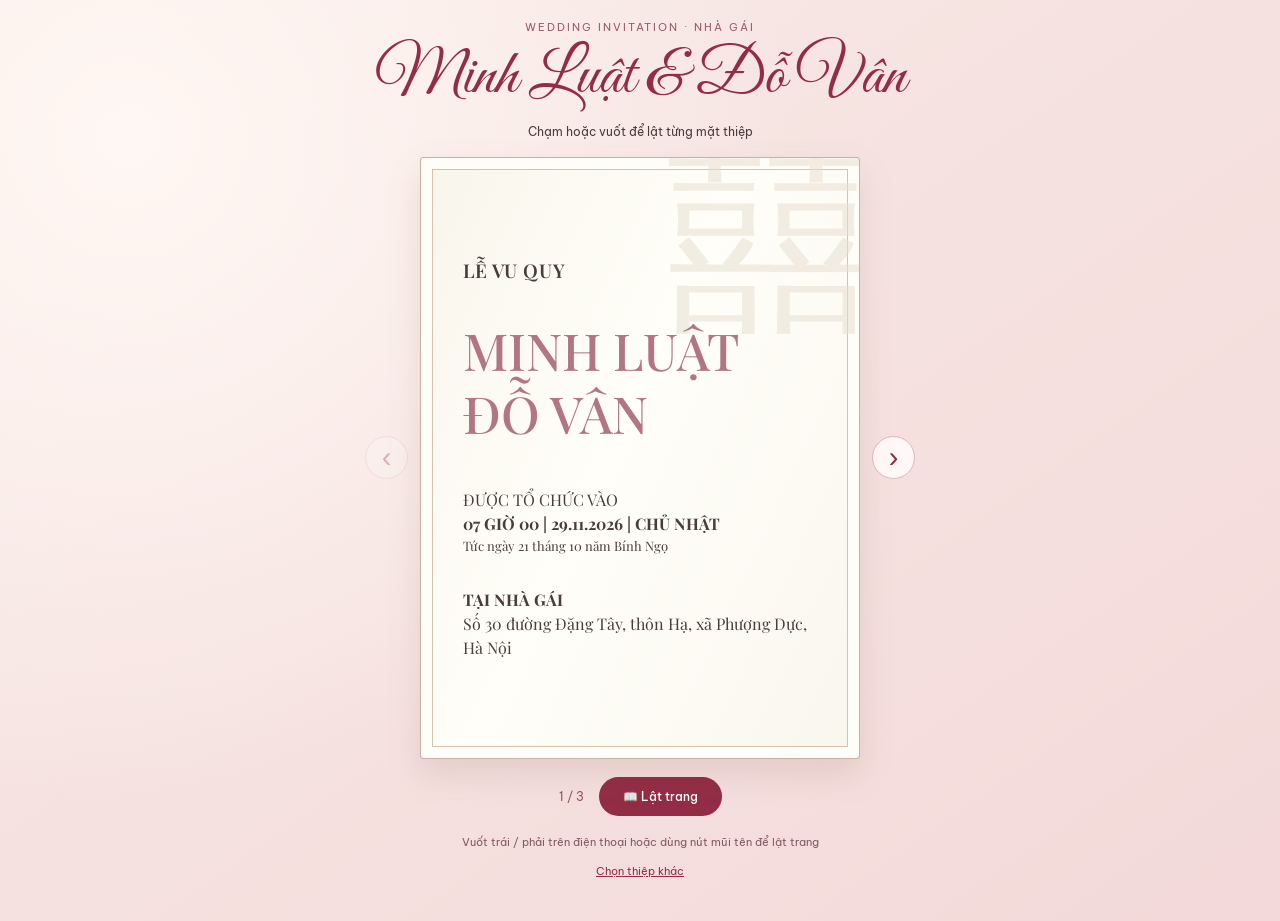
==== commit fc798c5e: "Add files via upload" ====
--- a/nha-gai.html
+++ b/nha-gai.html
@@ -1,3 +1,3 @@
 <!DOCTYPE html>
 
-<html lang="vi"><head><meta charset="utf-8"/><meta content="width=device-width,initial-scale=1" name="viewport"/><meta content="#f5e4e1" name="theme-color"/><title>Thiệp nhà gái | Minh Luật &amp; Đỗ Vân</title><link href="style.css" rel="stylesheet"/></head><body><main class="site"><div class="eyebrow">Wedding Invitation · NHÀ GÁI</div><h1>Minh Luật &amp; Đỗ Vân</h1><p class="subtitle">Chạm hoặc vuốt để lật từng mặt thiệp</p><div class="book-area"><button aria-label="Trang trước" class="nav" id="prev">‹</button><div aria-label="Thiệp cưới có thể lật trang" class="book"><article class="sheet flip-page print-paper ceremony-paper" data-page="1"><div class="big-double-happiness">囍</div><div class="printed-content"><p class="print-label">LỄ VU QUY</p><h2 class="print-couple">MINH LUẬT<br/>ĐỖ VÂN</h2><div class="print-event"><p>ĐƯỢC TỔ CHỨC VÀO</p><p><b>07 GIỜ 00 | 29.11.2026 | CHỦ NHẬT</b></p><p class="print-lunar">Tức ngày 21 tháng 10 năm Bính Ngọ</p></div><div class="print-place"><p><b>TẠI NHÀ GÁI</b></p><p>Số 30 đường Đặng Tây, thôn Hạ, xã Phượng Dực, Hà Nội</p></div></div></article><article class="sheet flip-page print-paper reception-paper" data-page="2"><div class="printed-content"><p class="print-signature">Luật <span>&amp;</span> Vân</p><p class="print-invite">TRÂN TRỌNG KÍNH MỜI</p><p class="guest guest-underline">Quý khách</p><p class="print-invite">TỚI DỰ TIỆC CHUNG VUI CÙNG GIA ĐÌNH CHÚNG TÔI</p><div class="print-reception-date"><p>VÀO 16 GIỜ 00 · THỨ BẢY</p><strong>28.11.2026</strong><p class="print-lunar">Tức ngày 20 tháng 10 năm Bính Ngọ</p></div><div class="print-reception-place"><p>TẠI <b>NHÀ GÁI</b></p><p>Số 30 đường Đặng Tây, thôn Hạ, xã Phượng Dực, Hà Nội</p></div><p class="print-welcome">Rất hân hạnh được đón tiếp!</p><div class="print-parents"><div><b>Nhà trai</b><span>GIÁP VĂN LIỄU</span><span>NGUYỄN THỊ ÁNH</span></div><div><b>Nhà gái</b><span>ĐỖ VĂN CHIỀU</span><span>VƯƠNG THỊ DIÊN</span></div></div></div></article><article class="sheet flip-page print-paper directions-paper" data-page="3"><div class="printed-content"><p class="print-label">CHỈ ĐƯỜNG</p><h2 class="print-direction-title">ĐỊA CHỈ NHÀ GÁI</h2><p class="direction-address">Số 30 đường Đặng Tây, thôn Hạ, xã Phượng Dực, Hà Nội</p><img alt="Mã QR chỉ đường NHÀ GÁI" class="direction-qr" src="assets/qr-nha-gai.png"/><a class="direction-link" href="https://maps.app.goo.gl/8ietBYHXB9UPYX286?g_st=ic" rel="noopener" target="_blank">MỞ GOOGLE MAPS ↗</a><p class="print-lunar">Quét mã QR để xem đường đi</p><p class="print-welcome">Trân trọng cảm ơn!</p></div></article></div><button aria-label="Trang sau" class="nav" id="next">›</button></div><div class="controls"><span class="counter" id="counter">1 / 6</span><button class="pill" id="flip">📖 Lật thiệp</button></div><p class="hint">Vuốt trái / phải trên điện thoại hoặc dùng nút mũi tên để lật trang</p><p class="links"><a href="index.html">Chọn thiệp khác</a></p></main><script src="script.js"></script></body></html>+<html lang="vi"><head><meta charset="utf-8"/><meta content="width=device-width,initial-scale=1" name="viewport"/><meta content="#f5e4e1" name="theme-color"/><title>Thiệp nhà gái | Minh Luật &amp; Đỗ Vân</title><link href="style.css" rel="stylesheet"/></head><body><main class="site"><div class="eyebrow">Wedding Invitation · NHÀ GÁI</div><h1>Minh Luật &amp; Đỗ Vân</h1><p class="subtitle">Chạm hoặc vuốt để lật từng mặt thiệp</p><div class="book-area"><button aria-label="Trang trước" class="nav" id="prev">‹</button><div aria-label="Thiệp cưới có thể lật trang" class="book"><article class="sheet flip-page print-paper ceremony-paper" data-page="1"><div class="big-double-happiness">囍</div><div class="printed-content"><p class="print-label">LỄ VU QUY</p><h2 class="print-couple">MINH LUẬT<br/>ĐỖ VÂN</h2><div class="print-event"><p>ĐƯỢC TỔ CHỨC VÀO</p><p><b>07 GIỜ 00 | 29.11.2026 | CHỦ NHẬT</b></p><p class="print-lunar">Tức ngày 21 tháng 10 năm Bính Ngọ</p></div><div class="print-place"><p><b>TẠI NHÀ GÁI</b></p><p>Số 30 đường Đặng Tây, thôn Hạ, xã Phượng Dực, Hà Nội</p></div></div></article><article class="sheet flip-page print-paper reception-paper" data-page="2"><div class="printed-content"><p class="print-signature">Luật <span>&amp;</span> Vân</p><p class="print-invite">TRÂN TRỌNG KÍNH MỜI</p><p class="guest guest-underline">Quý khách</p><p class="print-invite">TỚI DỰ TIỆC CHUNG VUI CÙNG GIA ĐÌNH CHÚNG TÔI</p><div class="print-reception-date"><p>VÀO 16 GIỜ 00 · THỨ BẢY</p><strong>28.11.2026</strong><p class="print-lunar">Tức ngày 20 tháng 10 năm Bính Ngọ</p></div><div class="print-reception-place"><p>TẠI <b>NHÀ GÁI</b></p><p>Số 30 đường Đặng Tây, thôn Hạ, xã Phượng Dực, Hà Nội</p></div><p class="print-welcome">Rất hân hạnh được đón tiếp!</p><div class="print-parents"><div><b>Nhà trai</b><span>GIÁP VĂN LIỄU</span><span>NGUYỄN THỊ ÁNH</span></div><div><b>Nhà gái</b><span>ĐỖ VĂN CHIỀU</span><span>VƯƠNG THỊ DIÊN</span></div></div></div></article><article class="sheet flip-page print-paper directions-paper" data-page="3"><div class="printed-content"><p class="print-label">CHỈ ĐƯỜNG</p><h2 class="print-direction-title">ĐỊA CHỈ NHÀ GÁI</h2><p class="direction-address">Số 30 đường Đặng Tây, thôn Hạ, xã Phượng Dực, Hà Nội</p><img alt="Mã QR chỉ đường NHÀ GÁI" class="direction-qr" src="assets/qr-nha-gai.png"/><a class="direction-link" href="https://maps.app.goo.gl/8ietBYHXB9UPYX286?g_st=ic" rel="noopener" target="_blank">MỞ GOOGLE MAPS ↗</a><p class="print-lunar">Quét mã QR để xem đường đi</p><p class="print-welcome">Trân trọng cảm ơn!</p></div></article></div><button aria-label="Trang sau" class="nav" id="next">›</button></div><div class="controls"><span class="counter" id="counter">1 / 3</span><button class="pill" id="flip">📖 Lật thiệp</button></div><p class="hint">Vuốt trái / phải trên điện thoại hoặc dùng nút mũi tên để lật trang</p><p class="links"><a href="index.html">Chọn thiệp khác</a></p></main><script src="script.js"></script></body></html>
--- a/style.css
+++ b/style.css
@@ -1,155 +1,67 @@
-@import url('https://fonts.googleapis.com/css2?family=Great+Vibes&family=Playfair+Display:wght@400;500;600;700&family=Be+Vietnam+Pro:wght@300;400;500;600&display=swap');
-:root{--wine:#8f283e;--rose:#c7838c;--gold:#c7a16d;--ink:#5b3a3e;--paper:#fff9f3}*{box-sizing:border-box}body{margin:0;min-height:100svh;background:radial-gradient(ellipse at 15% 15%,#fff4f1,transparent 50%),radial-gradient(ellipse at 90% 80%,#f5cfd0,transparent 48%),#f5e4e1;color:var(--ink);font-family:'Be Vietnam Pro',sans-serif}body:before,body:after{content:'✿';position:fixed;font-size:clamp(100px,19vw,280px);color:#e4a9ad44;pointer-events:none;z-index:0}body:before{left:-65px;top:-70px;transform:rotate(-24deg)}body:after{right:-45px;bottom:-110px;transform:rotate(22deg)}.site{position:relative;z-index:1;max-width:1120px;margin:auto;padding:22px 16px 35px;text-align:center}.eyebrow{font-size:11px;letter-spacing:.23em;color:#9c5662;text-transform:uppercase}.site>h1{font:400 clamp(39px,7vw,62px) 'Great Vibes',cursive;color:var(--wine);margin:7px 0}.subtitle{font-size:12px;margin:0 0 20px}.book-area{display:flex;align-items:center;justify-content:center;gap:14px}.nav{border:1px solid #e3bfc1;border-radius:50%;background:#fff8f5d9;color:var(--wine);width:46px;height:46px;font-size:32px;cursor:pointer;flex:none;box-shadow:0 4px 14px #6f26321b}.nav:disabled{opacity:.35;cursor:default}.book{width:min(100%,850px);height:500px;perspective:1700px;position:relative;filter:drop-shadow(0 18px 18px #72394425)}.spread{position:absolute;inset:0;display:grid;grid-template-columns:1fr 1fr;transform-style:preserve-3d;transition:opacity .2s}.spread[hidden]{display:none}.sheet{position:relative;min-width:0;overflow:hidden;background:linear-gradient(100deg,#f3e5dd 0%,var(--paper) 8%,#fff9f3 92%,#f3e6df 100%);border:2px solid #b77a79;padding:25px 26px;display:flex;flex-direction:column;align-items:center;justify-content:center}.sheet:before{content:'';position:absolute;inset:11px;border:1px solid #d7b18a;pointer-events:none;border-radius:5px}.sheet.left{border-radius:12px 0 0 12px;box-shadow:inset -13px 0 22px #60363a16}.sheet.right{border-radius:0 12px 12px 0;box-shadow:inset 13px 0 22px #60363a16}.sheet .rose{position:absolute;color:#c57b83;font-size:34px;top:15px;left:19px}.sheet.right .rose{left:auto;right:19px}.script{font-family:'Great Vibes',cursive;color:var(--wine);font-weight:400}.sheet h2{font:500 clamp(20px,2.6vw,30px) 'Playfair Display',serif;color:var(--wine);margin:8px 0 15px}.sheet h3{font:600 14px 'Playfair Display',serif;color:var(--wine);margin:8px 0}.sheet p{font-size:12px;line-height:1.85;margin:7px 0}.sheet .small{font-size:10px}.rule{height:1px;width:55%;background:#d3ad83;margin:15px auto}.names{font-size:clamp(36px,5vw,61px);line-height:1.1;margin:18px 0}.names span{display:block;font-size:.65em}.day{font:600 20px 'Playfair Display',serif;color:var(--wine);letter-spacing:.1em}.ribbon{height:56px;background:linear-gradient(110deg,#71192e,#ad4259,#721a2e);width:calc(100% + 54px);margin:24px -27px 0;display:grid;place-items:center;color:#f9e8df;font-size:28px;box-shadow:0 5px 10px #67212b36}.cover-page{background:linear-gradient(140deg,#fff8f2,#fbe8e4)}.cover-page .label{letter-spacing:.25em;font-size:15px;font-weight:600;color:var(--wine)}.back-page{background:#f7e5e0}.front-space{background:#f8e9e5}.invite-to{font:500 18px 'Playfair Display',serif;color:var(--wine);overflow-wrap:anywhere}.event{width:100%;border-top:1px solid #ead5c8;padding:12px 0}.event b{color:var(--wine);font-size:13px}.event p{margin:2px 0}.qr{width:115px;height:115px;object-fit:contain;background:white;padding:4px;margin:8px}.map-link{color:var(--wine);font-size:11px;text-decoration:underline}.calendar{display:grid;grid-template-columns:repeat(7,1fr);width:100%;max-width:265px;gap:2px;font-size:10px}.calendar>*{min-height:23px;display:grid;place-items:center}.calendar .head{color:var(--wine);font-weight:600}.calendar .hot{background:var(--wine);color:white;border-radius:50%}.parents{font-size:11px!important}.foot-note{margin-top:auto!important}.controls{display:flex;justify-content:center;align-items:center;gap:16px;margin-top:20px}.pill{border:1px solid #a75a68;background:#8f283e;color:#fff;border-radius:30px;padding:12px 22px;cursor:pointer;font:500 12px 'Be Vietnam Pro',sans-serif}.counter{font-size:12px;color:#945563}.hint{font-size:11px;color:#875e64;margin-top:14px}.links{font-size:11px;margin:18px 0}.links a{color:var(--wine)}.flip-next{animation:turnNext .55s ease both}.flip-prev{animation:turnPrev .55s ease both}@keyframes turnNext{0%{transform:rotateY(0);opacity:1}48%{transform:rotateY(-13deg);opacity:.55}100%{transform:rotateY(0);opacity:1}}@keyframes turnPrev{0%{transform:rotateY(0);opacity:1}48%{transform:rotateY(13deg);opacity:.55}100%{transform:rotateY(0);opacity:1}}@media(max-width:650px){.site{padding:16px 7px 25px}.book-area{gap:5px}.nav{width:30px;height:38px;font-size:22px}.book{height:610px}.sheet{padding:17px 11px}.sheet:before{inset:5px}.sheet .rose{font-size:23px;top:9px;left:9px}.sheet.right .rose{right:9px}.sheet p{font-size:10px;line-height:1.65}.sheet h2{font-size:19px}.sheet h3{font-size:12px}.names{font-size:34px}.day{font-size:15px}.invite-to{font-size:14px}.event{padding:8px 0}.event b{font-size:11px}.qr{width:95px;height:95px}.calendar{font-size:9px}.calendar>*{min-height:21px}.parents{font-size:9px!important}.ribbon{width:calc(100% + 22px);margin-left:-11px;margin-right:-11px}.site>h1{font-size:42px}}@media(max-width:390px){.book{height:630px}.sheet{padding:14px 8px}.names{font-size:30px}.sheet p{font-size:9px}.qr{width:84px;height:84px}}
-/* Responsive flip-book: one full-size page per swipe on phones. */
-@media(max-width:700px){
- html,body{width:100%;overflow-x:hidden}
- .site{width:100%;max-width:520px;padding:22px 14px 35px}
- .site>h1{font-size:clamp(38px,9.5vw,54px);line-height:1.15;margin:12px 0}
- .subtitle{font-size:12px;line-height:1.65;margin-bottom:22px}
- .book-area{position:relative;display:block;width:100%;padding:0 4px}
- .book{width:100%;max-width:440px;height:clamp(570px,145vw,740px);margin:0 auto;filter:drop-shadow(0 12px 15px #72394423)}
- .spread{grid-template-columns:minmax(0,1fr)}
- .sheet{grid-column:1;grid-row:1;width:100%;height:100%;padding:38px 30px;border-radius:14px!important;box-shadow:inset 0 0 26px #60363a10!important}
- .sheet[hidden],.spread[hidden]{display:none!important}
- .sheet:before{inset:12px;border-radius:8px}
- .sheet .rose{font-size:32px;top:18px;left:20px}
- .sheet.right .rose{right:20px}
- .sheet h2{font-size:clamp(24px,6vw,31px);line-height:1.25;margin:10px 0 18px}
- .sheet h3{font-size:15px;margin:12px 0}
- .sheet p{font-size:clamp(12px,3.3vw,14px);line-height:1.85;margin:8px 0}
- .sheet .small{font-size:clamp(11px,3vw,12px)}
- .sheet .eyebrow{font-size:11px}
- .sheet .label{font-size:15px}
- .sheet .names{font-size:clamp(49px,12vw,68px);line-height:1.18;margin:24px 0}
- .sheet .day{font-size:23px}
- .sheet .invite-to{font-size:clamp(18px,4.8vw,23px)}
- .sheet .parents{font-size:13px!important}
- .sheet .event{padding:13px 0}
- .sheet .event b{font-size:14px}
- .sheet .qr{width:clamp(145px,43vw,205px);height:clamp(145px,43vw,205px);margin:12px auto}
- .sheet .map-link{font-size:13px;line-height:1.5}
- .sheet .calendar{max-width:330px;gap:4px;font-size:12px}
- .sheet .calendar>*{min-height:30px}
- .sheet .rule{margin:18px auto}
- .ribbon{width:calc(100% + 60px);margin-left:-30px;margin-right:-30px}
- .nav{position:absolute;z-index:3;top:calc(100% + 15px);width:42px;height:42px;font-size:27px}
- #prev{left:9px}#next{right:9px}
- .controls{margin:20px auto 0;min-height:46px;gap:14px}
- .pill{font-size:13px;padding:12px 21px}
- .counter{font-size:13px}
- .hint{margin:24px auto 0;max-width:310px;line-height:1.8;font-size:12px}
- .links{margin:18px 0}
+
+@import url('https://fonts.googleapis.com/css2?family=Great+Vibes&family=Playfair+Display:wght@400;500;600;700&family=Be+Vietnam+Pro:wght@300;400;500&display=swap');
+:root{--wine:#922d45;--ink:#493d3c;--rose:#c98791;--gold:#c8ad8b}
+*{box-sizing:border-box}
+html,body{margin:0;min-height:100%;overflow-x:hidden}
+body{background:radial-gradient(circle at 10% 15%,#fff7f3,transparent 48%),linear-gradient(145deg,#f8ebe7,#f3d9d9);color:var(--ink);font-family:'Be Vietnam Pro',sans-serif}
+.site{width:100%;max-width:760px;margin:0 auto;padding:20px 12px 30px;text-align:center}
+.eyebrow{font-size:11px;letter-spacing:.18em;color:#a05b68;text-transform:uppercase}
+.site>h1{font:400 clamp(39px,7vw,65px)/1.1 'Great Vibes',cursive;color:var(--wine);margin:8px 0 10px}
+.subtitle{font-size:12px;margin:0 0 18px}
+.book-area{display:flex;align-items:center;justify-content:center;gap:12px}
+.book{position:relative;width:min(100%,440px);aspect-ratio:0.73;flex:0 1 440px;perspective:1500px;filter:drop-shadow(0 15px 16px #6d3d3920)}
+.sheet.flip-page{position:absolute;inset:0;display:flex;align-items:stretch;justify-content:center;width:100%;height:100%;padding:clamp(26px,5vw,42px);background:linear-gradient(115deg,#f8f5eb,#fffef8 45%,#f9f6ee);border:1px solid #c9afa6;border-radius:3px;box-shadow:inset 0 0 0 11px #fffdf7,inset 0 0 0 12px #d7c2ae;overflow:hidden;transform-origin:left center;backface-visibility:hidden}
+.sheet.flip-page[hidden]{display:none!important}
+.printed-content{position:relative;z-index:1;width:100%;display:flex;flex-direction:column;justify-content:center;align-items:stretch;text-align:left;gap:clamp(12px,2.6vw,20px);font-family:'Playfair Display',serif}
+.sheet p,.sheet h2{margin:0;line-height:1.5}
+.big-double-happiness{position:absolute;right:-15px;top:-60px;font-size:clamp(150px,29vw,210px);color:#e8dfd1;opacity:.55;pointer-events:none}
+.print-label{font-size:clamp(15px,2.8vw,19px);font-weight:600;letter-spacing:.03em}
+.print-couple{font-size:clamp(38px,7vw,51px);font-weight:500;line-height:1.25!important;color:#b27683;margin:14px 0 22px!important}
+.print-event,.print-place{font-size:clamp(12px,2.4vw,16px)}
+.print-event b{font-size:clamp(12px,2.3vw,16px)}
+.print-lunar{font-size:clamp(11px,2vw,13px);font-weight:400}
+.print-place{margin-top:12px}
+.reception-paper .printed-content{align-items:center;text-align:center;justify-content:space-between;gap:6px;padding:4px 0}
+.print-signature{font:400 clamp(39px,7.8vw,56px)/1.15 'Great Vibes',cursive;color:var(--wine);margin-bottom:4px!important}
+.print-signature span{font-size:.65em}
+.print-invite{font-size:clamp(11px,2.1vw,14px);letter-spacing:.02em}
+.guest-underline{border-bottom:1px dotted #988e85;min-height:28px;width:80%;font-size:clamp(13px,2.4vw,16px);font-weight:600}
+.print-reception-date{margin:4px 0}
+.print-reception-date p{font-size:clamp(11px,2.2vw,15px)}
+.print-reception-date strong{display:block;color:#a45c6c;font-size:clamp(27px,5.6vw,39px);font-weight:600;line-height:1.2}
+.print-reception-place{font-size:clamp(11px,2.1vw,14px)}
+.print-welcome{font:400 clamp(29px,5.5vw,39px)/1.2 'Great Vibes',cursive;color:var(--wine)}
+.print-parents{display:grid;grid-template-columns:minmax(0,1fr) minmax(0,1fr);gap:12px;width:100%;border-top:1px solid #dbc8b7;padding-top:13px;margin-top:3px}
+.print-parents>div{min-width:0;display:flex;flex-direction:column;align-items:center;gap:3px;font:400 clamp(10px,1.95vw,13px)/1.45 'Playfair Display',serif;overflow-wrap:anywhere}
+.print-parents b{font-size:clamp(12px,2.2vw,15px);margin-bottom:3px}
+.directions-paper .printed-content{align-items:center;text-align:center;gap:18px}
+.print-direction-title{font-size:clamp(22px,5vw,32px);color:var(--wine)}
+.direction-address{font-size:clamp(13px,2.5vw,17px)}
+.direction-qr{width:min(60%,215px);aspect-ratio:1;object-fit:contain;padding:6px;background:white}
+.direction-link{color:var(--wine);font:500 13px 'Be Vietnam Pro',sans-serif}
+.nav{width:43px;height:43px;flex:0 0 43px;border-radius:50%;border:1px solid #dfb7bc;background:#fff8f6;color:var(--wine);font-size:29px;cursor:pointer}
+.nav:disabled{opacity:.3;cursor:default}
+.controls{display:flex;justify-content:center;align-items:center;gap:15px;margin:18px 0}
+.counter{font-size:12px;color:#915566}
+.pill{border:0;background:var(--wine);color:white;border-radius:24px;padding:12px 24px;font:500 12px 'Be Vietnam Pro',sans-serif;cursor:pointer}
+.hint,.links{font-size:11px;color:#815a61;line-height:1.6}
+.links a{color:var(--wine)}
+@media(max-width:520px){
+.site{padding:15px 5px 24px}
+.site>h1{font-size:clamp(35px,9vw,49px)}
+.subtitle{font-size:11px;margin-bottom:14px}
+.book-area{gap:4px}
+.book{width:calc(100vw - 82px);flex:0 1 auto;max-width:400px}
+.nav{width:33px;height:38px;flex-basis:33px;font-size:23px}
+.sheet.flip-page{padding:clamp(17px,5vw,28px);box-shadow:inset 0 0 0 7px #fffdf7,inset 0 0 0 8px #d7c2ae}
+.printed-content{gap:clamp(7px,2vw,12px)}
+.print-couple{margin:8px 0 12px!important}
+.print-place{margin-top:6px}
+.print-signature{font-size:clamp(32px,9vw,45px)}
+.reception-paper .printed-content{gap:3px}
+.print-parents{gap:5px;padding-top:8px}
+.print-parents>div{font-size:clamp(9px,2.4vw,12px)}
+.print-welcome{font-size:clamp(25px,7vw,34px)}
 }
-@media(max-width:375px){
- .site{padding-left:10px;padding-right:10px}
- .book{height:590px}
- .sheet{padding:30px 20px}
- .sheet .names{font-size:45px}
- .sheet .calendar>*{min-height:25px}
- .sheet .qr{width:145px;height:145px}
- .ribbon{width:calc(100% + 40px);margin-left:-20px;margin-right:-20px}
-}
-@media(prefers-reduced-motion:reduce){.flip-next,.flip-prev{animation:none!important}}
-
-/* Version 3: single-page animated 3D page turn on every screen */
-html,body{overflow-x:hidden}
-.site{max-width:800px;margin:0 auto;padding:22px 15px 38px}
-.site>h1{font-size:clamp(39px,7vw,66px);line-height:1.15;margin:8px 0 10px}
-.subtitle{font-size:clamp(12px,2.4vw,14px);margin:0 auto 18px;line-height:1.6}
-.book-area{display:flex;align-items:center;justify-content:center;gap:12px;width:100%;padding:0}
-.book{position:relative;display:block;flex:1 1 auto;width:min(100%,520px);max-width:520px;height:clamp(590px,95vw,720px);margin:0;perspective:1700px;transform-style:preserve-3d;filter:drop-shadow(0 14px 18px #7239442a);overflow:visible}
-.book .flip-page{position:absolute;inset:0;display:flex!important;flex-direction:column;align-items:center;justify-content:center;width:100%;height:100%;min-width:0;padding:42px 38px;background:#fff8f3;border:2px solid #bb8584;border-radius:13px!important;box-shadow:inset 0 0 25px #60363a10;transform-origin:left center;backface-visibility:hidden;-webkit-backface-visibility:hidden;transform-style:preserve-3d;overflow:hidden}
-.book .flip-page[hidden]{display:none!important}
-.book .flip-page:before{inset:12px;border-radius:7px}
-.book .flip-page .rose{font-size:31px;top:18px;left:19px}
-.book .flip-page h2{font-size:clamp(23px,4.7vw,32px);line-height:1.25;margin:10px 0 18px}
-.book .flip-page h3{font-size:clamp(13px,2.7vw,16px);margin:12px 0}
-.book .flip-page p{font-size:clamp(12px,2.5vw,14px);line-height:1.7;margin:8px 0}
-.book .flip-page .small{font-size:clamp(10px,2vw,12px)}
-.book .flip-page .eyebrow{font-size:11px}
-.book .flip-page .names{font-size:clamp(49px,9vw,72px);line-height:1.2;margin:20px 0}
-.book .flip-page .day{font-size:22px}
-.book .flip-page .invite-to{font-size:clamp(17px,3.6vw,23px)}
-.book .flip-page .parents{font-size:13px!important}
-.book .flip-page .event{padding:10px 0}
-.book .flip-page .event b{font-size:13px}
-.book .flip-page .qr{width:clamp(140px,31vw,200px);height:clamp(140px,31vw,200px);margin:12px auto}
-.book .flip-page .map-link{font-size:13px}
-.book .flip-page .calendar{max-width:320px;gap:3px;font-size:12px}
-.book .flip-page .calendar>*{min-height:27px}
-.book .flip-page .rule{margin:16px auto}
-.book .flip-page .ribbon{width:calc(100% + 76px);margin-left:-38px;margin-right:-38px}
-.nav{position:relative;top:auto;left:auto!important;right:auto!important;flex:0 0 43px;width:43px;height:43px;z-index:10}
-.controls{margin:20px auto 0;min-height:44px;gap:14px}
-.hint{max-width:520px;margin:15px auto 0;font-size:12px;line-height:1.6}
-@media(max-width:650px){
- .site{padding:15px 7px 25px}
- .book-area{gap:4px}
- .book{height:clamp(560px,155vw,700px)}
- .book .flip-page{padding:32px 23px}
- .book .flip-page .names{font-size:clamp(39px,10vw,57px)}
- .book .flip-page .ribbon{width:calc(100% + 46px);margin-left:-23px;margin-right:-23px}
- .book .flip-page .calendar>*{min-height:23px}
- .book .flip-page .qr{width:clamp(125px,37vw,180px);height:clamp(125px,37vw,180px)}
- .nav{flex-basis:29px;width:29px;height:39px;font-size:23px}
- .book .flip-page p{font-size:clamp(11px,3vw,13px)}
- .book .flip-page .parents{font-size:12px!important}
-}
-@media(max-width:375px){.book{height:590px}.book .flip-page{padding:25px 15px}.book .flip-page .ribbon{width:calc(100% + 30px);margin-left:-15px;margin-right:-15px}.book .flip-page .calendar>*{min-height:20px}.book .flip-page .qr{width:125px;height:125px}}
-@media(prefers-reduced-motion:reduce){.book .flip-page{animation:none!important}}
-
-/* Compact printed invitation layout */
-.book{width:min(100%,470px);max-width:470px;aspect-ratio:0.72;min-height:0;height:auto}
-.sheet{padding:clamp(20px,5vw,42px)!important;display:flex;flex-direction:column;justify-content:center;align-items:center;gap:clamp(7px,1.5vw,13px);overflow:hidden;text-align:center}
-.sheet[hidden]{display:none!important}
-.sheet .watermark{position:absolute;right:7%;top:3%;font-size:clamp(95px,22vw,170px);color:#ead2c9;opacity:.43;z-index:0;pointer-events:none}
-.sheet>*:not(.watermark){position:relative;z-index:1}
-.sheet .eyebrow{margin:0;font-size:clamp(11px,1.5vw,14px);letter-spacing:.09em}
-.sheet p{margin:0;line-height:1.5}
-.sheet .small{font-size:clamp(10px,1.4vw,13px)}
-.cover-names{font-size:clamp(48px,9vw,74px);line-height:1.12}
-.cover-names span,.top-signature span{font-size:.6em}
-.fine-rule{width:55%;height:1px;background:#caa38d;margin:10px auto}
-.cover-caption{font-family:Georgia,serif;font-size:18px}
-.date-emphasis{font-family:Georgia,serif;font-size:clamp(26px,5vw,39px);font-weight:700;color:#994157}
-.bottom-message{font-family:Georgia,serif;font-style:italic;color:#a64d60;margin-top:20px!important}
-.couple-block{font-family:Georgia,serif;font-size:clamp(30px,6vw,44px);font-weight:500;line-height:1.25;margin:20px 0;color:#a45566}
-.strong-line{font-weight:700;font-family:Georgia,serif;font-size:clamp(13px,2.1vw,18px)}
-.compact-address{font-family:Georgia,serif;font-size:clamp(13px,2vw,17px);max-width:340px}
-.top-signature{font-size:clamp(34px,7vw,51px);margin-bottom:10px!important}
-.guest-line{min-height:28px;border-bottom:1px dotted #b89990;min-width:65%;font-family:Georgia,serif;font-weight:600}
-.invite-sentence{font-family:Georgia,serif;font-size:clamp(12px,1.8vw,15px)}
-.warm-message{font-size:clamp(28px,6vw,42px);line-height:1.1!important}
-.parents-two{display:grid;grid-template-columns:1fr 1fr;gap:14px;width:100%;font-family:Georgia,serif;font-size:clamp(11px,1.7vw,15px);line-height:1.65;margin-top:10px}
-.location-paper .qr{width:clamp(140px,38vw,230px);height:auto;max-height:230px;object-fit:contain}
-@media(max-width:550px){.site{padding:16px 10px}.site>h1{font-size:clamp(34px,9vw,52px)}.book-area{gap:3px}.nav{flex-shrink:0}.book{width:min(100%,390px)}.sheet{padding:24px 17px!important;gap:9px}.parents-two{gap:5px}.reception-paper{gap:7px}.reception-paper .warm-message{font-size:28px}}
-
-/* V5: match the supplied physical invitation: compact information on each face */
-.book{width:min(100%,470px);height:auto;min-height:0;aspect-ratio:0.73}
-.sheet.print-paper{position:absolute;inset:0;width:100%;height:100%;padding:clamp(22px,5vw,42px)!important;background:linear-gradient(110deg,#f7f6ec,#fffef7 50%,#f9f8ef);border:1px solid #d8d1c6;border-radius:2px;box-shadow:inset 3px 0 14px #a4a18b12;text-align:left;display:flex;align-items:stretch;justify-content:center;overflow:hidden}
-.sheet.print-paper:before{display:none}
-.printed-content{position:relative;z-index:1;width:100%;display:flex;flex-direction:column;align-items:stretch;justify-content:center;gap:clamp(8px,1.9vw,17px);font-family:Georgia,'Times New Roman',serif;color:#393737}
-.sheet.print-paper p{font-size:clamp(12px,2.3vw,17px);line-height:1.5;margin:0}
-.big-double-happiness{position:absolute;right:-3%;top:-7%;font-size:clamp(130px,31vw,220px);color:#e3dfce;opacity:.48;pointer-events:none}
-.print-label{font-size:clamp(15px,3vw,20px)!important;font-weight:bold;letter-spacing:.04em}
-.print-couple{font-family:Georgia,serif!important;font-size:clamp(35px,7vw,51px)!important;line-height:1.16!important;color:#aa6472!important;font-weight:500!important;margin:20px 0 28px!important}
-.print-event p,.print-place p{margin:3px 0!important}
-.print-event{margin-top:6px}.print-place{margin-top:20px}
-.print-lunar{font-size:clamp(11px,2vw,14px)!important}
-.reception-paper .printed-content{align-items:center;text-align:center;justify-content:space-between;gap:7px}
-.print-signature{font-family:'Great Vibes',cursive!important;color:#9c3449!important;font-size:clamp(40px,8vw,65px)!important;line-height:1.15!important;margin:0 0 12px!important}
-.print-signature span{font-size:.6em}
-.print-invite{font-size:clamp(11px,2vw,15px)!important;letter-spacing:.04em}
-.guest-underline{width:80%;min-height:27px;border-bottom:1px dotted #777;font-size:clamp(13px,2.4vw,17px)!important;font-weight:600}
-.print-reception-date strong{display:block;color:#a65c6d;font-size:clamp(29px,6vw,43px);line-height:1.15;margin:3px 0}
-.print-reception-place p{margin:2px 0!important}
-.print-welcome{font-family:'Great Vibes',cursive!important;font-size:clamp(29px,6vw,42px)!important;color:#a43e54!important;line-height:1.2!important}
-.print-parents{display:grid;grid-template-columns:1fr 1fr;gap:10px;width:100%;font-size:clamp(10px,2.1vw,15px);line-height:1.55}
-.print-parents div{display:flex;flex-direction:column}
-.print-parents b{font-size:1.1em}
-.directions-paper .printed-content{text-align:center;align-items:center;gap:18px}
-.print-direction-title{font-family:Georgia,serif!important;font-size:clamp(23px,5vw,32px)!important;color:#9c3449!important}
-.direction-address{max-width:340px;text-align:center}
-.direction-qr{width:min(57%,220px);aspect-ratio:1;object-fit:contain;background:white;padding:7px}
-.direction-link{font:600 13px 'Be Vietnam Pro',sans-serif;color:#9c3449}
-@media(max-width:500px){.site{padding:14px 5px 26px}.book-area{gap:3px}.nav{width:30px;height:38px;font-size:23px}.book{width:min(calc(100vw - 80px),390px)}.sheet.print-paper{padding:clamp(15px,4vw,27px)!important}.printed-content{gap:clamp(6px,1.6vw,10px)}.print-couple{margin:10px 0 16px!important}.print-place{margin-top:10px}.print-signature{margin-bottom:4px!important}.reception-paper .printed-content{gap:5px}}
+@media(max-width:360px){.book{width:calc(100vw - 70px)}.nav{width:28px;flex-basis:28px}.sheet.flip-page{padding:15px}.print-parents>div{font-size:9px}}
+@media(prefers-reduced-motion:reduce){.sheet.flip-page{transition:none!important}}
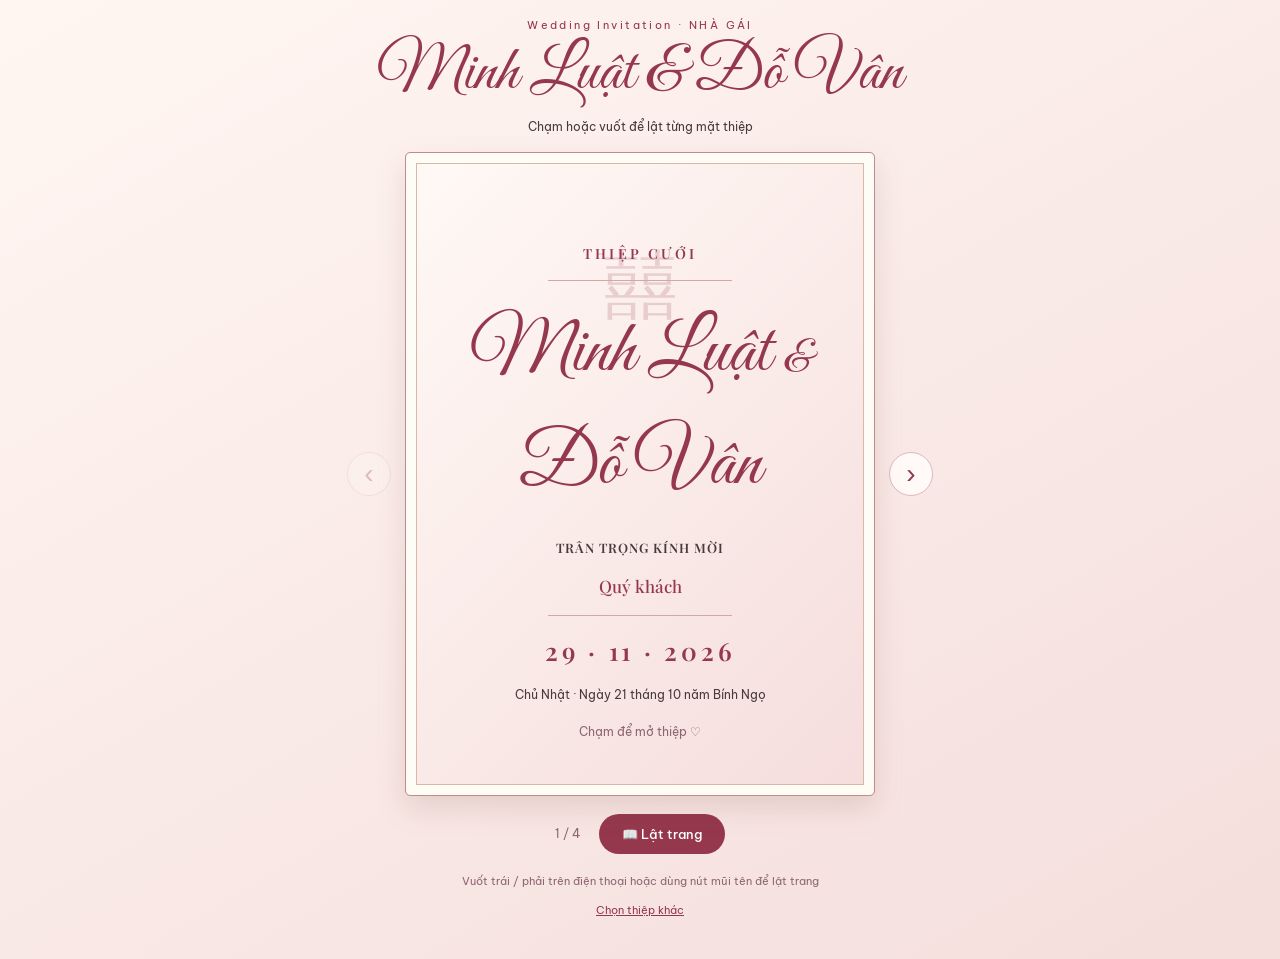
==== commit d2b73bde: "Add files via upload" ====
--- a/nha-gai.html
+++ b/nha-gai.html
@@ -1,3 +1,16 @@
 <!DOCTYPE html>
 
-<html lang="vi"><head><meta charset="utf-8"/><meta content="width=device-width,initial-scale=1" name="viewport"/><meta content="#f5e4e1" name="theme-color"/><title>Thiệp nhà gái | Minh Luật &amp; Đỗ Vân</title><link href="style.css" rel="stylesheet"/></head><body><main class="site"><div class="eyebrow">Wedding Invitation · NHÀ GÁI</div><h1>Minh Luật &amp; Đỗ Vân</h1><p class="subtitle">Chạm hoặc vuốt để lật từng mặt thiệp</p><div class="book-area"><button aria-label="Trang trước" class="nav" id="prev">‹</button><div aria-label="Thiệp cưới có thể lật trang" class="book"><article class="sheet flip-page print-paper ceremony-paper" data-page="1"><div class="big-double-happiness">囍</div><div class="printed-content"><p class="print-label">LỄ VU QUY</p><h2 class="print-couple">MINH LUẬT<br/>ĐỖ VÂN</h2><div class="print-event"><p>ĐƯỢC TỔ CHỨC VÀO</p><p><b>07 GIỜ 00 | 29.11.2026 | CHỦ NHẬT</b></p><p class="print-lunar">Tức ngày 21 tháng 10 năm Bính Ngọ</p></div><div class="print-place"><p><b>TẠI NHÀ GÁI</b></p><p>Số 30 đường Đặng Tây, thôn Hạ, xã Phượng Dực, Hà Nội</p></div></div></article><article class="sheet flip-page print-paper reception-paper" data-page="2"><div class="printed-content"><p class="print-signature">Luật <span>&amp;</span> Vân</p><p class="print-invite">TRÂN TRỌNG KÍNH MỜI</p><p class="guest guest-underline">Quý khách</p><p class="print-invite">TỚI DỰ TIỆC CHUNG VUI CÙNG GIA ĐÌNH CHÚNG TÔI</p><div class="print-reception-date"><p>VÀO 16 GIỜ 00 · THỨ BẢY</p><strong>28.11.2026</strong><p class="print-lunar">Tức ngày 20 tháng 10 năm Bính Ngọ</p></div><div class="print-reception-place"><p>TẠI <b>NHÀ GÁI</b></p><p>Số 30 đường Đặng Tây, thôn Hạ, xã Phượng Dực, Hà Nội</p></div><p class="print-welcome">Rất hân hạnh được đón tiếp!</p><div class="print-parents"><div><b>Nhà trai</b><span>GIÁP VĂN LIỄU</span><span>NGUYỄN THỊ ÁNH</span></div><div><b>Nhà gái</b><span>ĐỖ VĂN CHIỀU</span><span>VƯƠNG THỊ DIÊN</span></div></div></div></article><article class="sheet flip-page print-paper directions-paper" data-page="3"><div class="printed-content"><p class="print-label">CHỈ ĐƯỜNG</p><h2 class="print-direction-title">ĐỊA CHỈ NHÀ GÁI</h2><p class="direction-address">Số 30 đường Đặng Tây, thôn Hạ, xã Phượng Dực, Hà Nội</p><img alt="Mã QR chỉ đường NHÀ GÁI" class="direction-qr" src="assets/qr-nha-gai.png"/><a class="direction-link" href="https://maps.app.goo.gl/8ietBYHXB9UPYX286?g_st=ic" rel="noopener" target="_blank">MỞ GOOGLE MAPS ↗</a><p class="print-lunar">Quét mã QR để xem đường đi</p><p class="print-welcome">Trân trọng cảm ơn!</p></div></article></div><button aria-label="Trang sau" class="nav" id="next">›</button></div><div class="controls"><span class="counter" id="counter">1 / 3</span><button class="pill" id="flip">📖 Lật thiệp</button></div><p class="hint">Vuốt trái / phải trên điện thoại hoặc dùng nút mũi tên để lật trang</p><p class="links"><a href="index.html">Chọn thiệp khác</a></p></main><script src="script.js"></script></body></html>+<html lang="vi"><head><meta charset="utf-8"/><meta content="width=device-width,initial-scale=1" name="viewport"/><meta content="#f5e4e1" name="theme-color"/><title>Thiệp nhà gái | Minh Luật &amp; Đỗ Vân</title><link href="style.css" rel="stylesheet"/></head><body><main class="site"><div class="eyebrow">Wedding Invitation · NHÀ GÁI</div><h1>Minh Luật &amp; Đỗ Vân</h1><p class="subtitle">Chạm hoặc vuốt để lật từng mặt thiệp</p><div class="book-area"><button aria-label="Trang trước" class="nav" id="prev">‹</button><div aria-label="Thiệp cưới có thể lật trang" class="book"><article class="sheet flip-page cover-paper" data-page="1">
+<div class="cover-ornament">囍</div>
+<div class="cover-inner">
+<p class="cover-kicker">THIỆP CƯỚI</p>
+<div class="cover-line"></div>
+<p class="cover-couple">Minh Luật <span>&amp;</span> Đỗ Vân</p>
+<p class="cover-ceremony">TRÂN TRỌNG KÍNH MỜI</p>
+<p class="cover-guest guest">Quý khách</p>
+<div class="cover-line"></div>
+<p class="cover-date">29 · 11 · 2026</p>
+<p class="cover-lunar">Chủ Nhật · Ngày 21 tháng 10 năm Bính Ngọ</p>
+<p class="cover-foot">Chạm để mở thiệp ♡</p>
+</div>
+</article><article class="sheet flip-page print-paper ceremony-paper" data-page="2"><div class="big-double-happiness">囍</div><div class="printed-content"><p class="print-label">LỄ VU QUY</p><h2 class="print-couple">MINH LUẬT<br/>ĐỖ VÂN</h2><div class="print-event"><p>ĐƯỢC TỔ CHỨC VÀO</p><p><b>07 GIỜ 00 | 29.11.2026 | CHỦ NHẬT</b></p><p class="print-lunar">Tức ngày 21 tháng 10 năm Bính Ngọ</p></div><div class="print-place"><p><b>TẠI NHÀ GÁI</b></p><p>Số 30 đường Đặng Tây, thôn Hạ, xã Phượng Dực, Hà Nội</p></div></div></article><article class="sheet flip-page print-paper reception-paper" data-page="3"><div class="printed-content"><p class="print-signature">Luật <span>&amp;</span> Vân</p><p class="print-invite">TRÂN TRỌNG KÍNH MỜI</p><p class="guest guest-underline">Quý khách</p><p class="print-invite">TỚI DỰ TIỆC CHUNG VUI CÙNG GIA ĐÌNH CHÚNG TÔI</p><div class="print-reception-date"><p>VÀO 16 GIỜ 00 · THỨ BẢY</p><strong>28.11.2026</strong><p class="print-lunar">Tức ngày 20 tháng 10 năm Bính Ngọ</p></div><div class="print-reception-place"><p>TẠI <b>NHÀ GÁI</b></p><p>Số 30 đường Đặng Tây, thôn Hạ, xã Phượng Dực, Hà Nội</p></div><p class="print-welcome">Rất hân hạnh được đón tiếp!</p><div class="print-parents"><div><b>Nhà trai</b><span>GIÁP VĂN LIỄU</span><span>NGUYỄN THỊ ÁNH</span></div><div><b>Nhà gái</b><span>ĐỖ VĂN CHIỀU</span><span>VƯƠNG THỊ DIÊN</span></div></div></div></article><article class="sheet flip-page print-paper directions-paper" data-page="4"><div class="printed-content"><p class="print-label">CHỈ ĐƯỜNG</p><h2 class="print-direction-title">ĐỊA CHỈ NHÀ GÁI</h2><p class="direction-address">Số 30 đường Đặng Tây, thôn Hạ, xã Phượng Dực, Hà Nội</p><img alt="Mã QR chỉ đường NHÀ GÁI" class="direction-qr" src="assets/qr-nha-gai.png"/><a class="direction-link" href="https://maps.app.goo.gl/8ietBYHXB9UPYX286?g_st=ic" rel="noopener" target="_blank">MỞ GOOGLE MAPS ↗</a><p class="print-lunar">Quét mã QR để xem đường đi</p><p class="print-welcome">Trân trọng cảm ơn!</p></div></article></div><button aria-label="Trang sau" class="nav" id="next">›</button></div><div class="controls"><span class="counter" id="counter">1 / 4</span><button class="pill" id="flip">📖 Lật thiệp</button></div><p class="hint">Vuốt trái / phải trên điện thoại hoặc dùng nút mũi tên để lật trang</p><p class="links"><a href="index.html">Chọn thiệp khác</a></p></main><script src="script.js"></script></body></html>
--- a/style.css
+++ b/style.css
@@ -1,67 +1,79 @@
 
-@import url('https://fonts.googleapis.com/css2?family=Great+Vibes&family=Playfair+Display:wght@400;500;600;700&family=Be+Vietnam+Pro:wght@300;400;500&display=swap');
-:root{--wine:#922d45;--ink:#493d3c;--rose:#c98791;--gold:#c8ad8b}
+@import url('https://fonts.googleapis.com/css2?family=Great+Vibes&family=Playfair+Display:wght@400;500;600;700&family=Be+Vietnam+Pro:wght@300;400;500;600&display=swap');
+:root{--wine:#95384d;--ink:#463a3b;--muted:#8d6670;--line:#d6b9aa;--paper:#fffcf6}
 *{box-sizing:border-box}
 html,body{margin:0;min-height:100%;overflow-x:hidden}
-body{background:radial-gradient(circle at 10% 15%,#fff7f3,transparent 48%),linear-gradient(145deg,#f8ebe7,#f3d9d9);color:var(--ink);font-family:'Be Vietnam Pro',sans-serif}
-.site{width:100%;max-width:760px;margin:0 auto;padding:20px 12px 30px;text-align:center}
-.eyebrow{font-size:11px;letter-spacing:.18em;color:#a05b68;text-transform:uppercase}
-.site>h1{font:400 clamp(39px,7vw,65px)/1.1 'Great Vibes',cursive;color:var(--wine);margin:8px 0 10px}
+body{background:linear-gradient(150deg,#fff6f2,#f4dedc);color:var(--ink);font-family:'Be Vietnam Pro',sans-serif}
+.site{max-width:850px;margin:auto;text-align:center;padding:18px 10px 28px}
+.site>.eyebrow{font-size:11px;letter-spacing:.22em;color:var(--wine)}
+.site>h1{font:400 clamp(38px,7vw,64px)/1.2 'Great Vibes',cursive;color:var(--wine);margin:4px 0 6px}
 .subtitle{font-size:12px;margin:0 0 18px}
-.book-area{display:flex;align-items:center;justify-content:center;gap:12px}
-.book{position:relative;width:min(100%,440px);aspect-ratio:0.73;flex:0 1 440px;perspective:1500px;filter:drop-shadow(0 15px 16px #6d3d3920)}
-.sheet.flip-page{position:absolute;inset:0;display:flex;align-items:stretch;justify-content:center;width:100%;height:100%;padding:clamp(26px,5vw,42px);background:linear-gradient(115deg,#f8f5eb,#fffef8 45%,#f9f6ee);border:1px solid #c9afa6;border-radius:3px;box-shadow:inset 0 0 0 11px #fffdf7,inset 0 0 0 12px #d7c2ae;overflow:hidden;transform-origin:left center;backface-visibility:hidden}
+.book-area{display:flex;align-items:center;justify-content:center;gap:14px}
+.book{position:relative;width:min(100%,470px);flex:0 1 470px;aspect-ratio:0.73;perspective:1400px;filter:drop-shadow(0 12px 14px #773e3e25)}
+.sheet.flip-page{position:absolute;inset:0;width:100%;height:100%;padding:clamp(26px,5vw,42px);background:var(--paper);border:1px solid #bf8c89;border-radius:5px;box-shadow:inset 0 0 0 10px #fffcf6,inset 0 0 0 11px var(--line);overflow:hidden;display:flex;justify-content:center;align-items:stretch;transform-origin:left center;backface-visibility:hidden}
 .sheet.flip-page[hidden]{display:none!important}
-.printed-content{position:relative;z-index:1;width:100%;display:flex;flex-direction:column;justify-content:center;align-items:stretch;text-align:left;gap:clamp(12px,2.6vw,20px);font-family:'Playfair Display',serif}
+.sheet .printed-content{position:relative;z-index:1;width:100%;min-height:0;display:flex;flex-direction:column;justify-content:center;align-items:stretch;text-align:left;gap:clamp(12px,2.2vw,18px);font-family:'Playfair Display',serif}
 .sheet p,.sheet h2{margin:0;line-height:1.5}
-.big-double-happiness{position:absolute;right:-15px;top:-60px;font-size:clamp(150px,29vw,210px);color:#e8dfd1;opacity:.55;pointer-events:none}
-.print-label{font-size:clamp(15px,2.8vw,19px);font-weight:600;letter-spacing:.03em}
-.print-couple{font-size:clamp(38px,7vw,51px);font-weight:500;line-height:1.25!important;color:#b27683;margin:14px 0 22px!important}
-.print-event,.print-place{font-size:clamp(12px,2.4vw,16px)}
-.print-event b{font-size:clamp(12px,2.3vw,16px)}
-.print-lunar{font-size:clamp(11px,2vw,13px);font-weight:400}
-.print-place{margin-top:12px}
-.reception-paper .printed-content{align-items:center;text-align:center;justify-content:space-between;gap:6px;padding:4px 0}
-.print-signature{font:400 clamp(39px,7.8vw,56px)/1.15 'Great Vibes',cursive;color:var(--wine);margin-bottom:4px!important}
-.print-signature span{font-size:.65em}
-.print-invite{font-size:clamp(11px,2.1vw,14px);letter-spacing:.02em}
-.guest-underline{border-bottom:1px dotted #988e85;min-height:28px;width:80%;font-size:clamp(13px,2.4vw,16px);font-weight:600}
-.print-reception-date{margin:4px 0}
-.print-reception-date p{font-size:clamp(11px,2.2vw,15px)}
-.print-reception-date strong{display:block;color:#a45c6c;font-size:clamp(27px,5.6vw,39px);font-weight:600;line-height:1.2}
-.print-reception-place{font-size:clamp(11px,2.1vw,14px)}
-.print-welcome{font:400 clamp(29px,5.5vw,39px)/1.2 'Great Vibes',cursive;color:var(--wine)}
-.print-parents{display:grid;grid-template-columns:minmax(0,1fr) minmax(0,1fr);gap:12px;width:100%;border-top:1px solid #dbc8b7;padding-top:13px;margin-top:3px}
-.print-parents>div{min-width:0;display:flex;flex-direction:column;align-items:center;gap:3px;font:400 clamp(10px,1.95vw,13px)/1.45 'Playfair Display',serif;overflow-wrap:anywhere}
-.print-parents b{font-size:clamp(12px,2.2vw,15px);margin-bottom:3px}
-.directions-paper .printed-content{align-items:center;text-align:center;gap:18px}
-.print-direction-title{font-size:clamp(22px,5vw,32px);color:var(--wine)}
-.direction-address{font-size:clamp(13px,2.5vw,17px)}
-.direction-qr{width:min(60%,215px);aspect-ratio:1;object-fit:contain;padding:6px;background:white}
-.direction-link{color:var(--wine);font:500 13px 'Be Vietnam Pro',sans-serif}
-.nav{width:43px;height:43px;flex:0 0 43px;border-radius:50%;border:1px solid #dfb7bc;background:#fff8f6;color:var(--wine);font-size:29px;cursor:pointer}
-.nav:disabled{opacity:.3;cursor:default}
-.controls{display:flex;justify-content:center;align-items:center;gap:15px;margin:18px 0}
-.counter{font-size:12px;color:#915566}
-.pill{border:0;background:var(--wine);color:white;border-radius:24px;padding:12px 24px;font:500 12px 'Be Vietnam Pro',sans-serif;cursor:pointer}
-.hint,.links{font-size:11px;color:#815a61;line-height:1.6}
+.sheet .big-double-happiness{position:absolute;top:-38px;right:-18px;font-size:190px;color:#eee0d7;opacity:.7;pointer-events:none}
+.sheet .print-label{font-size:clamp(16px,2.7vw,20px);font-weight:600;letter-spacing:.03em}
+.sheet .print-couple{font:500 clamp(38px,6.5vw,54px)/1.22 'Playfair Display',serif;color:#ac6475;margin:16px 0 26px}
+.sheet .print-event,.sheet .print-place{font-size:clamp(12px,2.2vw,16px)}
+.sheet .print-event p,.sheet .print-place p{margin:4px 0}
+.sheet .print-lunar{font-size:clamp(11px,2vw,14px)}
+.sheet .print-place{margin-top:12px}
+.sheet.reception-paper .printed-content{justify-content:space-between;align-items:center;text-align:center;gap:8px;padding:8px 0}
+.sheet .print-signature{font:400 clamp(39px,7vw,58px)/1.15 'Great Vibes',cursive;color:var(--wine);margin:0 0 8px}
+.sheet .print-signature span{font-size:.65em}
+.sheet .print-invite{font-size:clamp(11px,2vw,15px);letter-spacing:.03em}
+.sheet .guest-underline{font:500 clamp(13px,2.3vw,16px) 'Playfair Display',serif;border-bottom:1px dotted #b9a29a;width:75%;padding:4px 0 8px}
+.sheet .print-reception-date strong{display:block;font:600 clamp(30px,5.4vw,42px)/1.15 'Playfair Display',serif;color:#a65c6e;margin:5px 0}
+.sheet .print-reception-date p,.sheet .print-reception-place p{font-size:clamp(11px,2vw,14px)}
+.sheet .print-welcome{font:400 clamp(28px,5.4vw,41px)/1.2 'Great Vibes',cursive;color:var(--wine)}
+.sheet .print-parents{display:grid!important;grid-template-columns:minmax(0,1fr) minmax(0,1fr)!important;gap:12px;width:100%;padding-top:12px;border-top:1px solid #ddc8b7;margin-top:5px}
+.sheet .print-parents>div{display:flex!important;flex-direction:column!important;align-items:center;gap:5px;min-width:0;font:400 clamp(10px,1.85vw,13px)/1.4 'Playfair Display',serif;overflow-wrap:anywhere}
+.sheet .print-parents b{font-size:1.15em;margin-bottom:3px}
+.sheet.directions-paper .printed-content{align-items:center;text-align:center;gap:19px}
+.sheet .print-direction-title{font:600 clamp(22px,4.5vw,32px) 'Playfair Display',serif;color:var(--wine)}
+.sheet .direction-address{font-size:clamp(12px,2.2vw,16px)}
+.sheet .direction-qr{width:min(62%,215px);aspect-ratio:1;object-fit:contain;background:white;padding:6px}
+.sheet .direction-link{font:600 13px 'Be Vietnam Pro',sans-serif;color:var(--wine)}
+.sheet.cover-paper{background:linear-gradient(135deg,#fff9f5,#f5dddc);align-items:center;text-align:center}
+.cover-inner{height:100%;width:100%;display:flex;flex-direction:column;justify-content:center;align-items:center;gap:16px;position:relative;z-index:1}
+.cover-ornament{position:absolute;top:13%;font-size:75px;color:#b46b78;opacity:.25}
+.cover-kicker{font:600 14px 'Playfair Display',serif;letter-spacing:.23em;color:var(--wine)}
+.cover-line{width:48%;height:1px;background:#d1a9a3}
+.cover-couple{font:400 clamp(52px,9vw,75px)/1.12 'Great Vibes',cursive;color:var(--wine)}
+.cover-couple span{font-size:.6em}
+.cover-ceremony{font:600 13px 'Playfair Display',serif;letter-spacing:.08em}
+.cover-guest{font:500 17px 'Playfair Display',serif;color:var(--wine)}
+.cover-date{font:600 25px 'Playfair Display',serif;letter-spacing:.15em;color:var(--wine)}
+.cover-lunar{font-size:12px}
+.cover-foot{position:absolute;bottom:12px;font-size:12px;color:var(--muted)}
+.nav{border:1px solid #dfb8be;border-radius:50%;background:#fff9f7;color:var(--wine);font-size:28px;width:44px;height:44px;flex:0 0 44px;cursor:pointer}
+.nav:disabled{opacity:.28;cursor:default}
+.controls{display:flex;align-items:center;justify-content:center;gap:18px;margin:18px auto}
+.counter{font-size:12px;color:var(--muted)}
+.pill{border:0;border-radius:30px;background:var(--wine);color:white;font:500 13px 'Be Vietnam Pro',sans-serif;padding:12px 23px;cursor:pointer}
+.hint,.links{font-size:11px;color:var(--muted);line-height:1.7}
 .links a{color:var(--wine)}
 @media(max-width:520px){
-.site{padding:15px 5px 24px}
-.site>h1{font-size:clamp(35px,9vw,49px)}
+.site{padding:13px 4px 25px}
+.site>h1{font-size:clamp(36px,9vw,48px)}
 .subtitle{font-size:11px;margin-bottom:14px}
-.book-area{gap:4px}
-.book{width:calc(100vw - 82px);flex:0 1 auto;max-width:400px}
-.nav{width:33px;height:38px;flex-basis:33px;font-size:23px}
-.sheet.flip-page{padding:clamp(17px,5vw,28px);box-shadow:inset 0 0 0 7px #fffdf7,inset 0 0 0 8px #d7c2ae}
-.printed-content{gap:clamp(7px,2vw,12px)}
-.print-couple{margin:8px 0 12px!important}
-.print-place{margin-top:6px}
-.print-signature{font-size:clamp(32px,9vw,45px)}
-.reception-paper .printed-content{gap:3px}
-.print-parents{gap:5px;padding-top:8px}
-.print-parents>div{font-size:clamp(9px,2.4vw,12px)}
-.print-welcome{font-size:clamp(25px,7vw,34px)}
+.book-area{gap:3px}
+.book{width:calc(100vw - 79px);flex:0 1 auto;max-width:390px}
+.nav{width:33px;height:39px;flex-basis:33px;font-size:23px}
+.sheet.flip-page{padding:clamp(17px,4.5vw,27px);box-shadow:inset 0 0 0 7px #fffcf6,inset 0 0 0 8px var(--line)}
+.sheet .printed-content{gap:clamp(8px,2vw,12px)}
+.sheet .print-couple{margin:7px 0 13px;font-size:clamp(32px,8vw,44px)}
+.sheet .print-place{margin-top:6px}
+.sheet.reception-paper .printed-content{gap:3px;padding:2px 0}
+.sheet .print-signature{font-size:clamp(35px,9vw,47px);margin-bottom:3px}
+.sheet .print-welcome{font-size:clamp(27px,7vw,34px)}
+.sheet .print-parents{gap:6px;padding-top:8px}
+.sheet .print-parents>div{font-size:clamp(9px,2.5vw,12px)}
+.cover-inner{gap:12px}
+.cover-couple{font-size:clamp(43px,11vw,60px)}
 }
-@media(max-width:360px){.book{width:calc(100vw - 70px)}.nav{width:28px;flex-basis:28px}.sheet.flip-page{padding:15px}.print-parents>div{font-size:9px}}
+@media(max-width:350px){.book{width:calc(100vw - 68px)}.nav{width:28px;flex-basis:28px}.sheet.flip-page{padding:15px}}
 @media(prefers-reduced-motion:reduce){.sheet.flip-page{transition:none!important}}
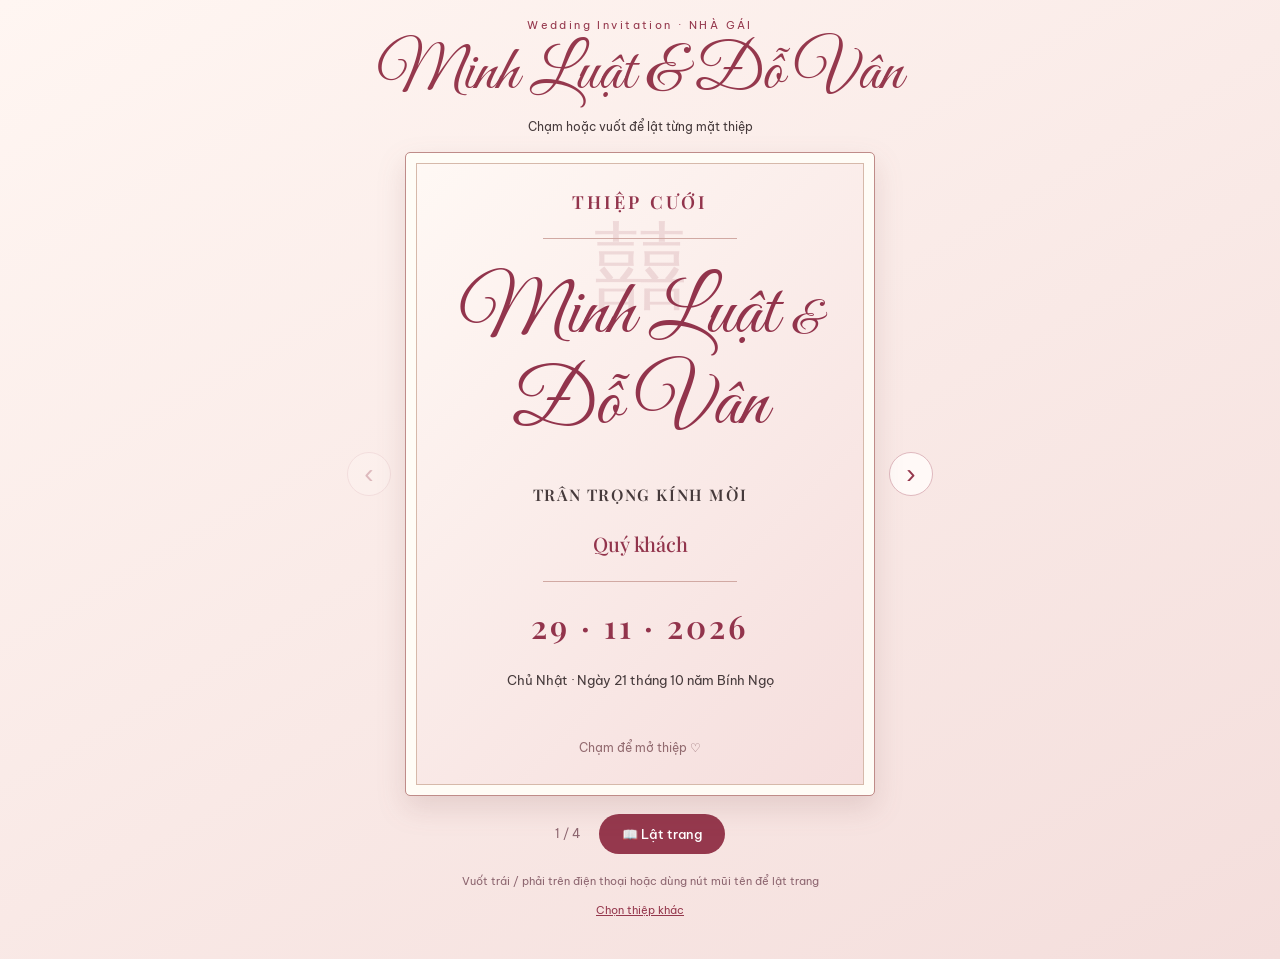
==== commit 2e38e5f7: "Add files via upload" ====
--- a/nha-gai.html
+++ b/nha-gai.html
@@ -1,6 +1,6 @@
 <!DOCTYPE html>
 
-<html lang="vi"><head><meta charset="utf-8"/><meta content="width=device-width,initial-scale=1" name="viewport"/><meta content="#f5e4e1" name="theme-color"/><title>Thiệp nhà gái | Minh Luật &amp; Đỗ Vân</title><link href="style.css" rel="stylesheet"/></head><body><main class="site"><div class="eyebrow">Wedding Invitation · NHÀ GÁI</div><h1>Minh Luật &amp; Đỗ Vân</h1><p class="subtitle">Chạm hoặc vuốt để lật từng mặt thiệp</p><div class="book-area"><button aria-label="Trang trước" class="nav" id="prev">‹</button><div aria-label="Thiệp cưới có thể lật trang" class="book"><article class="sheet flip-page cover-paper" data-page="1">
+<html lang="vi"><head><meta charset="utf-8"/><meta content="width=device-width,initial-scale=1" name="viewport"/><meta content="#f5e4e1" name="theme-color"/><title>Thiệp nhà gái | Minh Luật &amp; Đỗ Vân</title><link href="style.css?v=8" rel="stylesheet"/></head><body><main class="site"><div class="eyebrow">Wedding Invitation · NHÀ GÁI</div><h1>Minh Luật &amp; Đỗ Vân</h1><p class="subtitle">Chạm hoặc vuốt để lật từng mặt thiệp</p><div class="book-area"><button aria-label="Trang trước" class="nav" id="prev">‹</button><div aria-label="Thiệp cưới có thể lật trang" class="book"><article class="sheet flip-page cover-paper" data-page="1">
 <div class="cover-ornament">囍</div>
 <div class="cover-inner">
 <p class="cover-kicker">THIỆP CƯỚI</p>
@@ -13,4 +13,4 @@
 <p class="cover-lunar">Chủ Nhật · Ngày 21 tháng 10 năm Bính Ngọ</p>
 <p class="cover-foot">Chạm để mở thiệp ♡</p>
 </div>
-</article><article class="sheet flip-page print-paper ceremony-paper" data-page="2"><div class="big-double-happiness">囍</div><div class="printed-content"><p class="print-label">LỄ VU QUY</p><h2 class="print-couple">MINH LUẬT<br/>ĐỖ VÂN</h2><div class="print-event"><p>ĐƯỢC TỔ CHỨC VÀO</p><p><b>07 GIỜ 00 | 29.11.2026 | CHỦ NHẬT</b></p><p class="print-lunar">Tức ngày 21 tháng 10 năm Bính Ngọ</p></div><div class="print-place"><p><b>TẠI NHÀ GÁI</b></p><p>Số 30 đường Đặng Tây, thôn Hạ, xã Phượng Dực, Hà Nội</p></div></div></article><article class="sheet flip-page print-paper reception-paper" data-page="3"><div class="printed-content"><p class="print-signature">Luật <span>&amp;</span> Vân</p><p class="print-invite">TRÂN TRỌNG KÍNH MỜI</p><p class="guest guest-underline">Quý khách</p><p class="print-invite">TỚI DỰ TIỆC CHUNG VUI CÙNG GIA ĐÌNH CHÚNG TÔI</p><div class="print-reception-date"><p>VÀO 16 GIỜ 00 · THỨ BẢY</p><strong>28.11.2026</strong><p class="print-lunar">Tức ngày 20 tháng 10 năm Bính Ngọ</p></div><div class="print-reception-place"><p>TẠI <b>NHÀ GÁI</b></p><p>Số 30 đường Đặng Tây, thôn Hạ, xã Phượng Dực, Hà Nội</p></div><p class="print-welcome">Rất hân hạnh được đón tiếp!</p><div class="print-parents"><div><b>Nhà trai</b><span>GIÁP VĂN LIỄU</span><span>NGUYỄN THỊ ÁNH</span></div><div><b>Nhà gái</b><span>ĐỖ VĂN CHIỀU</span><span>VƯƠNG THỊ DIÊN</span></div></div></div></article><article class="sheet flip-page print-paper directions-paper" data-page="4"><div class="printed-content"><p class="print-label">CHỈ ĐƯỜNG</p><h2 class="print-direction-title">ĐỊA CHỈ NHÀ GÁI</h2><p class="direction-address">Số 30 đường Đặng Tây, thôn Hạ, xã Phượng Dực, Hà Nội</p><img alt="Mã QR chỉ đường NHÀ GÁI" class="direction-qr" src="assets/qr-nha-gai.png"/><a class="direction-link" href="https://maps.app.goo.gl/8ietBYHXB9UPYX286?g_st=ic" rel="noopener" target="_blank">MỞ GOOGLE MAPS ↗</a><p class="print-lunar">Quét mã QR để xem đường đi</p><p class="print-welcome">Trân trọng cảm ơn!</p></div></article></div><button aria-label="Trang sau" class="nav" id="next">›</button></div><div class="controls"><span class="counter" id="counter">1 / 4</span><button class="pill" id="flip">📖 Lật thiệp</button></div><p class="hint">Vuốt trái / phải trên điện thoại hoặc dùng nút mũi tên để lật trang</p><p class="links"><a href="index.html">Chọn thiệp khác</a></p></main><script src="script.js"></script></body></html>+</article><article class="sheet flip-page print-paper ceremony-paper" data-page="2"><div class="big-double-happiness">囍</div><div class="printed-content"><p class="print-label">LỄ VU QUY</p><h2 class="print-couple"><span>Minh Luật</span><span class="ampersand">&amp;</span><span>Đỗ Vân</span></h2><div class="print-event"><p>ĐƯỢC TỔ CHỨC VÀO</p><p><b>07 GIỜ 00 | 29.11.2026 | CHỦ NHẬT</b></p><p class="print-lunar">Tức ngày 21 tháng 10 năm Bính Ngọ</p></div><div class="print-place"><p><b>TẠI NHÀ GÁI</b></p><p>Số 30 đường Đặng Tây, thôn Hạ, xã Phượng Dực, Hà Nội</p></div></div></article><article class="sheet flip-page print-paper reception-paper" data-page="3"><div class="printed-content"><p class="print-signature">Luật <span>&amp;</span> Vân</p><p class="print-invite">TRÂN TRỌNG KÍNH MỜI</p><p class="guest guest-underline">Quý khách</p><p class="print-invite">TỚI DỰ TIỆC CHUNG VUI CÙNG GIA ĐÌNH CHÚNG TÔI</p><div class="print-reception-date"><p>VÀO 16 GIỜ 00 · THỨ BẢY</p><strong>28.11.2026</strong><p class="print-lunar">Tức ngày 20 tháng 10 năm Bính Ngọ</p></div><div class="print-reception-place"><p>TẠI <b>NHÀ GÁI</b></p><p>Số 30 đường Đặng Tây, thôn Hạ, xã Phượng Dực, Hà Nội</p></div><p class="print-welcome">Rất hân hạnh được đón tiếp!</p><div class="print-parents"><div><b>Nhà trai</b><span>GIÁP VĂN LIỄU</span><span>NGUYỄN THỊ ÁNH</span></div><div><b>Nhà gái</b><span>ĐỖ VĂN CHIỀU</span><span>VƯƠNG THỊ DIÊN</span></div></div></div></article><article class="sheet flip-page print-paper directions-paper" data-page="4"><div class="printed-content"><p class="print-label">CHỈ ĐƯỜNG</p><h2 class="print-direction-title">ĐỊA CHỈ NHÀ GÁI</h2><p class="direction-address">Số 30 đường Đặng Tây, thôn Hạ, xã Phượng Dực, Hà Nội</p><img alt="Mã QR chỉ đường NHÀ GÁI" class="direction-qr" src="assets/qr-nha-gai.png"/><a class="direction-link" href="https://maps.app.goo.gl/8ietBYHXB9UPYX286?g_st=ic" rel="noopener" target="_blank">MỞ GOOGLE MAPS ↗</a><p class="print-lunar">Quét mã QR để xem đường đi</p><p class="print-welcome">Trân trọng cảm ơn!</p></div></article></div><button aria-label="Trang sau" class="nav" id="next">›</button></div><div class="controls"><span class="counter" id="counter">1 / 4</span><button class="pill" id="flip">📖 Lật thiệp</button></div><p class="hint">Vuốt trái / phải trên điện thoại hoặc dùng nút mũi tên để lật trang</p><p class="links"><a href="index.html">Chọn thiệp khác</a></p></main><script src="script.js?v=8"></script></body></html>
--- a/style.css
+++ b/style.css
@@ -77,3 +77,113 @@
 }
 @media(max-width:350px){.book{width:calc(100vw - 68px)}.nav{width:28px;flex-basis:28px}.sheet.flip-page{padding:15px}}
 @media(prefers-reduced-motion:reduce){.sheet.flip-page{transition:none!important}}
+
+
+/* v8: precise layout overrides; keep all cover content inside its card */
+.book > .sheet.cover-paper {
+  display:flex !important;
+  flex-direction:column !important;
+  justify-content:center !important;
+  align-items:center !important;
+  text-align:center !important;
+  padding:clamp(28px,7%,48px) !important;
+}
+.book > .sheet.cover-paper > .cover-inner {
+  display:flex !important;
+  flex-direction:column !important;
+  justify-content:center !important;
+  align-items:center !important;
+  width:100% !important;
+  height:100% !important;
+  min-height:0 !important;
+  gap:clamp(13px,2.5vw,23px) !important;
+  text-align:center !important;
+  position:relative;
+  z-index:2;
+}
+.book .cover-inner > * {flex-shrink:0}
+.book .cover-inner .cover-kicker {
+  font:600 clamp(13px,2.6vw,18px)/1.4 'Playfair Display',serif !important;
+  letter-spacing:.17em;
+  color:#92344c;
+}
+.book .cover-inner .cover-couple {
+  font-family:'Great Vibes',cursive !important;
+  font-size:clamp(51px,8.5vw,79px) !important;
+  line-height:1.15 !important;
+  color:#92344c !important;
+  max-width:100%;
+  margin:8px 0 !important;
+  overflow-wrap:normal;
+}
+.book .cover-inner .cover-ceremony {
+  font:600 clamp(12px,2.1vw,16px)/1.5 'Playfair Display',serif !important;
+  letter-spacing:.1em;
+}
+.book .cover-inner .cover-guest {
+  font:500 clamp(15px,2.8vw,20px)/1.4 'Playfair Display',serif !important;
+  color:#92344c;
+}
+.book .cover-inner .cover-date {
+  font:600 clamp(23px,4.5vw,32px)/1.3 'Playfair Display',serif !important;
+  letter-spacing:.09em;
+  color:#92344c;
+}
+.book .cover-inner .cover-lunar {
+  font:400 clamp(10px,1.8vw,13px)/1.6 'Be Vietnam Pro',sans-serif !important;
+}
+.book .cover-inner .cover-foot {
+  position:static !important;
+  margin-top:clamp(12px,3vw,26px) !important;
+  font:400 12px/1.5 'Be Vietnam Pro',sans-serif !important;
+  color:#936b70;
+}
+.book .cover-ornament {
+  top:8% !important;
+  left:50% !important;
+  right:auto !important;
+  transform:translateX(-50%);
+  font-size:clamp(60px,12vw,95px) !important;
+  opacity:.18;
+}
+.book .ceremony-paper .print-couple {
+  display:flex !important;
+  flex-direction:column !important;
+  gap:0 !important;
+  align-items:flex-start;
+  font-family:'Great Vibes',cursive !important;
+  font-size:clamp(51px,8.5vw,72px) !important;
+  line-height:1.05 !important;
+  font-weight:400 !important;
+  color:#92344c !important;
+  margin:12px 0 22px !important;
+}
+.book .ceremony-paper .print-couple .ampersand {
+  align-self:center;
+  font-size:.58em;
+  line-height:.75;
+}
+.book .reception-paper .print-signature {
+  font-family:'Great Vibes',cursive !important;
+  color:#92344c !important;
+}
+.book .reception-paper .print-parents {
+  display:grid !important;
+  grid-template-columns:minmax(0,1fr) minmax(0,1fr) !important;
+  gap:14px !important;
+  width:100% !important;
+}
+.book .reception-paper .print-parents > div {
+  display:flex !important;
+  flex-direction:column !important;
+  align-items:center !important;
+  text-align:center !important;
+  gap:4px !important;
+}
+@media(max-width:520px) {
+  .book > .sheet.cover-paper {padding:20px !important}
+  .book > .sheet.cover-paper > .cover-inner {gap:clamp(9px,2.7vw,15px) !important}
+  .book .cover-inner .cover-couple {font-size:clamp(43px,11vw,59px) !important}
+  .book .ceremony-paper .print-couple {font-size:clamp(42px,11vw,59px) !important;margin:7px 0 12px !important}
+  .book .cover-ornament {top:5% !important}
+}
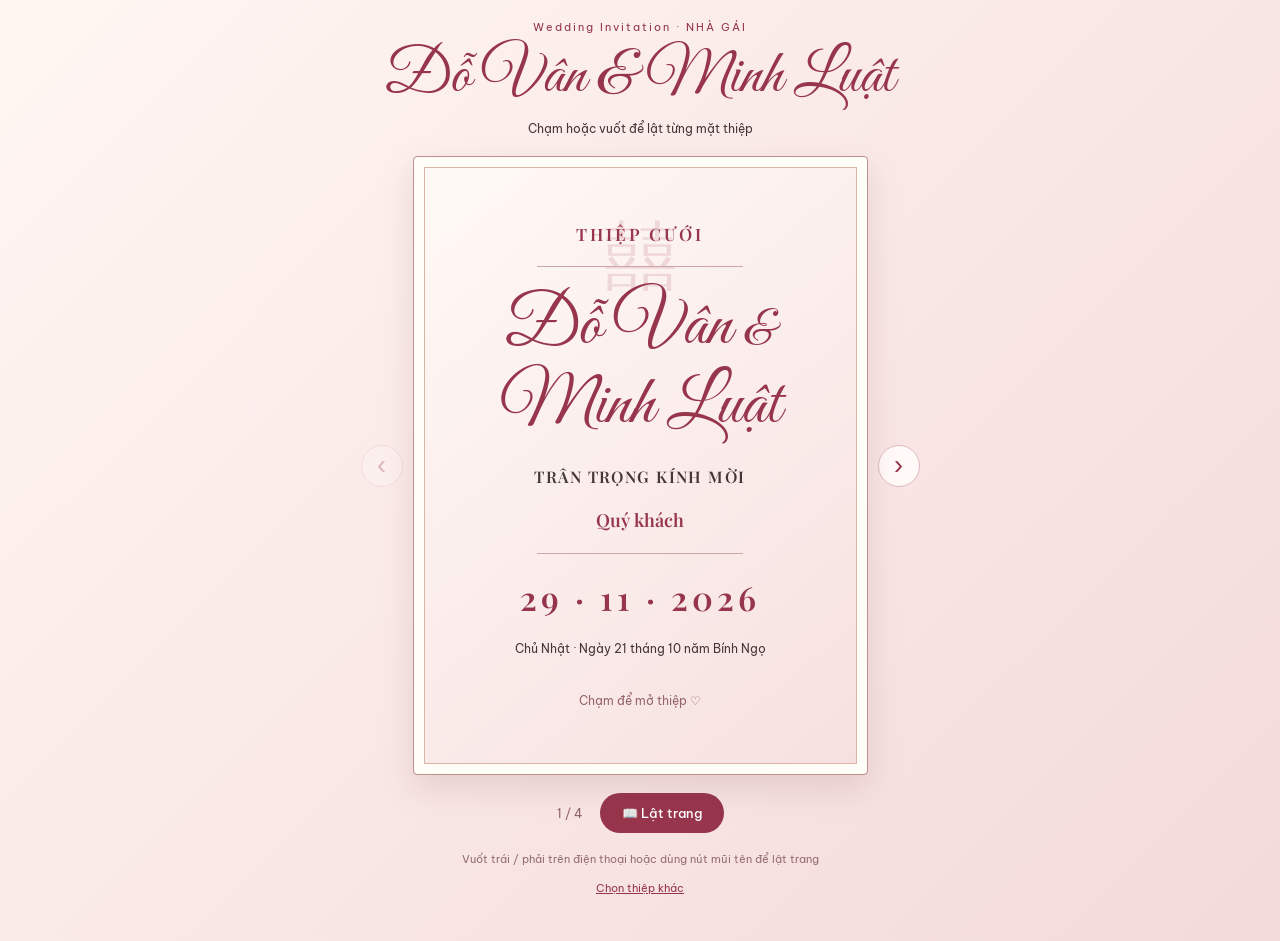
==== commit ddfe80e0: "Add files via upload" ====
--- a/nha-gai.html
+++ b/nha-gai.html
@@ -1,11 +1,11 @@
 <!DOCTYPE html>
 
-<html lang="vi"><head><meta charset="utf-8"/><meta content="width=device-width,initial-scale=1" name="viewport"/><meta content="#f5e4e1" name="theme-color"/><title>Thiệp nhà gái | Minh Luật &amp; Đỗ Vân</title><link href="style.css?v=8" rel="stylesheet"/></head><body><main class="site"><div class="eyebrow">Wedding Invitation · NHÀ GÁI</div><h1>Minh Luật &amp; Đỗ Vân</h1><p class="subtitle">Chạm hoặc vuốt để lật từng mặt thiệp</p><div class="book-area"><button aria-label="Trang trước" class="nav" id="prev">‹</button><div aria-label="Thiệp cưới có thể lật trang" class="book"><article class="sheet flip-page cover-paper" data-page="1">
+<html lang="vi"><head><meta charset="utf-8"/><meta content="width=device-width,initial-scale=1" name="viewport"/><meta content="#f5e4e1" name="theme-color"/><title>Thiệp nhà gái | Đỗ Vân &amp; Minh Luật</title><link href="style.css?v=10" rel="stylesheet"/></head><body><main class="site"><div class="eyebrow">Wedding Invitation · NHÀ GÁI</div><h1>Đỗ Vân &amp; Minh Luật</h1><p class="subtitle">Chạm hoặc vuốt để lật từng mặt thiệp</p><div class="book-area"><button aria-label="Trang trước" class="nav" id="prev">‹</button><div aria-label="Thiệp cưới có thể lật trang" class="book"><article class="sheet flip-page cover-paper is-active" data-page="1">
 <div class="cover-ornament">囍</div>
 <div class="cover-inner">
 <p class="cover-kicker">THIỆP CƯỚI</p>
 <div class="cover-line"></div>
-<p class="cover-couple">Minh Luật <span>&amp;</span> Đỗ Vân</p>
+<p class="cover-couple">Đỗ Vân <span>&amp;</span> Minh Luật</p>
 <p class="cover-ceremony">TRÂN TRỌNG KÍNH MỜI</p>
 <p class="cover-guest guest">Quý khách</p>
 <div class="cover-line"></div>
@@ -13,4 +13,4 @@
 <p class="cover-lunar">Chủ Nhật · Ngày 21 tháng 10 năm Bính Ngọ</p>
 <p class="cover-foot">Chạm để mở thiệp ♡</p>
 </div>
-</article><article class="sheet flip-page print-paper ceremony-paper" data-page="2"><div class="big-double-happiness">囍</div><div class="printed-content"><p class="print-label">LỄ VU QUY</p><h2 class="print-couple"><span>Minh Luật</span><span class="ampersand">&amp;</span><span>Đỗ Vân</span></h2><div class="print-event"><p>ĐƯỢC TỔ CHỨC VÀO</p><p><b>07 GIỜ 00 | 29.11.2026 | CHỦ NHẬT</b></p><p class="print-lunar">Tức ngày 21 tháng 10 năm Bính Ngọ</p></div><div class="print-place"><p><b>TẠI NHÀ GÁI</b></p><p>Số 30 đường Đặng Tây, thôn Hạ, xã Phượng Dực, Hà Nội</p></div></div></article><article class="sheet flip-page print-paper reception-paper" data-page="3"><div class="printed-content"><p class="print-signature">Luật <span>&amp;</span> Vân</p><p class="print-invite">TRÂN TRỌNG KÍNH MỜI</p><p class="guest guest-underline">Quý khách</p><p class="print-invite">TỚI DỰ TIỆC CHUNG VUI CÙNG GIA ĐÌNH CHÚNG TÔI</p><div class="print-reception-date"><p>VÀO 16 GIỜ 00 · THỨ BẢY</p><strong>28.11.2026</strong><p class="print-lunar">Tức ngày 20 tháng 10 năm Bính Ngọ</p></div><div class="print-reception-place"><p>TẠI <b>NHÀ GÁI</b></p><p>Số 30 đường Đặng Tây, thôn Hạ, xã Phượng Dực, Hà Nội</p></div><p class="print-welcome">Rất hân hạnh được đón tiếp!</p><div class="print-parents"><div><b>Nhà trai</b><span>GIÁP VĂN LIỄU</span><span>NGUYỄN THỊ ÁNH</span></div><div><b>Nhà gái</b><span>ĐỖ VĂN CHIỀU</span><span>VƯƠNG THỊ DIÊN</span></div></div></div></article><article class="sheet flip-page print-paper directions-paper" data-page="4"><div class="printed-content"><p class="print-label">CHỈ ĐƯỜNG</p><h2 class="print-direction-title">ĐỊA CHỈ NHÀ GÁI</h2><p class="direction-address">Số 30 đường Đặng Tây, thôn Hạ, xã Phượng Dực, Hà Nội</p><img alt="Mã QR chỉ đường NHÀ GÁI" class="direction-qr" src="assets/qr-nha-gai.png"/><a class="direction-link" href="https://maps.app.goo.gl/8ietBYHXB9UPYX286?g_st=ic" rel="noopener" target="_blank">MỞ GOOGLE MAPS ↗</a><p class="print-lunar">Quét mã QR để xem đường đi</p><p class="print-welcome">Trân trọng cảm ơn!</p></div></article></div><button aria-label="Trang sau" class="nav" id="next">›</button></div><div class="controls"><span class="counter" id="counter">1 / 4</span><button class="pill" id="flip">📖 Lật thiệp</button></div><p class="hint">Vuốt trái / phải trên điện thoại hoặc dùng nút mũi tên để lật trang</p><p class="links"><a href="index.html">Chọn thiệp khác</a></p></main><script src="script.js?v=8"></script></body></html>+</article><article class="sheet flip-page print-paper ceremony-paper" data-page="2" hidden=""><div class="big-double-happiness">囍</div><div class="printed-content"><p class="print-label">LỄ VU QUY</p><h2 class="print-couple"><span>Đỗ Vân</span><span class="ampersand">&amp;</span><span>Minh Luật</span></h2><div class="print-event"><p>ĐƯỢC TỔ CHỨC VÀO</p><p><b>07 GIỜ 00 | 29.11.2026 | CHỦ NHẬT</b></p><p class="print-lunar">Tức ngày 21 tháng 10 năm Bính Ngọ</p></div><div class="print-place"><p><b>TẠI NHÀ GÁI</b></p><p>Số 30 đường Đặng Tây, thôn Hạ, xã Phượng Dực, Hà Nội</p></div></div></article><article class="sheet flip-page print-paper reception-paper" data-page="3" hidden=""><div class="printed-content"><p class="print-signature">Vân <span>&amp;</span> Luật</p><p class="print-invite">TRÂN TRỌNG KÍNH MỜI</p><p class="guest guest-underline">Quý khách</p><p class="print-invite">TỚI DỰ TIỆC CHUNG VUI CÙNG GIA ĐÌNH CHÚNG TÔI</p><div class="print-reception-date"><p>VÀO 16 GIỜ 00 · THỨ BẢY</p><strong>28.11.2026</strong><p class="print-lunar">Tức ngày 20 tháng 10 năm Bính Ngọ</p></div><div class="print-reception-place"><p>TẠI <b>NHÀ GÁI</b></p><p>Số 30 đường Đặng Tây, thôn Hạ, xã Phượng Dực, Hà Nội</p></div><p class="print-welcome">Rất hân hạnh được đón tiếp!</p><div class="print-parents"><div><b>Nhà trai</b><span>GIÁP VĂN LIỄU</span><span>NGUYỄN THỊ ÁNH</span></div><div><b>Nhà gái</b><span>ĐỖ VĂN CHIỀU</span><span>VƯƠNG THỊ DIÊN</span></div></div></div></article><article class="sheet flip-page print-paper directions-paper" data-page="4" hidden=""><div class="printed-content"><p class="print-label">CHỈ ĐƯỜNG</p><h2 class="print-direction-title">ĐỊA CHỈ NHÀ GÁI</h2><p class="direction-address">Số 30 đường Đặng Tây, thôn Hạ, xã Phượng Dực, Hà Nội</p><img alt="Mã QR chỉ đường NHÀ GÁI" class="direction-qr" src="assets/qr-nha-gai.png"/><a class="direction-link" href="https://maps.app.goo.gl/8ietBYHXB9UPYX286?g_st=ic" rel="noopener" target="_blank">MỞ GOOGLE MAPS ↗</a><p class="print-lunar">Quét mã QR để xem đường đi</p><p class="print-welcome">Trân trọng cảm ơn!</p></div></article></div><button aria-label="Trang sau" class="nav" id="next">›</button></div><div class="controls"><span class="counter" id="counter">1 / 4</span><button class="pill" id="flip">📖 Lật thiệp</button></div><p class="hint">Vuốt trái / phải trên điện thoại hoặc dùng nút mũi tên để lật trang</p><p class="links"><a href="index.html">Chọn thiệp khác</a></p></main><script src="script.js?v=10"></script></body></html>
--- a/style.css
+++ b/style.css
@@ -1,189 +1,85 @@
 
-@import url('https://fonts.googleapis.com/css2?family=Great+Vibes&family=Playfair+Display:wght@400;500;600;700&family=Be+Vietnam+Pro:wght@300;400;500;600&display=swap');
-:root{--wine:#95384d;--ink:#463a3b;--muted:#8d6670;--line:#d6b9aa;--paper:#fffcf6}
+@import url('https://fonts.googleapis.com/css2?family=Great+Vibes&family=Playfair+Display:wght@400;500;600;700&family=Be+Vietnam+Pro:wght@400;500;600&display=swap');
+:root{--wine:#96354c;--ink:#453738;--edge:#d7b6a7}
 *{box-sizing:border-box}
 html,body{margin:0;min-height:100%;overflow-x:hidden}
-body{background:linear-gradient(150deg,#fff6f2,#f4dedc);color:var(--ink);font-family:'Be Vietnam Pro',sans-serif}
-.site{max-width:850px;margin:auto;text-align:center;padding:18px 10px 28px}
-.site>.eyebrow{font-size:11px;letter-spacing:.22em;color:var(--wine)}
-.site>h1{font:400 clamp(38px,7vw,64px)/1.2 'Great Vibes',cursive;color:var(--wine);margin:4px 0 6px}
-.subtitle{font-size:12px;margin:0 0 18px}
-.book-area{display:flex;align-items:center;justify-content:center;gap:14px}
-.book{position:relative;width:min(100%,470px);flex:0 1 470px;aspect-ratio:0.73;perspective:1400px;filter:drop-shadow(0 12px 14px #773e3e25)}
-.sheet.flip-page{position:absolute;inset:0;width:100%;height:100%;padding:clamp(26px,5vw,42px);background:var(--paper);border:1px solid #bf8c89;border-radius:5px;box-shadow:inset 0 0 0 10px #fffcf6,inset 0 0 0 11px var(--line);overflow:hidden;display:flex;justify-content:center;align-items:stretch;transform-origin:left center;backface-visibility:hidden}
-.sheet.flip-page[hidden]{display:none!important}
-.sheet .printed-content{position:relative;z-index:1;width:100%;min-height:0;display:flex;flex-direction:column;justify-content:center;align-items:stretch;text-align:left;gap:clamp(12px,2.2vw,18px);font-family:'Playfair Display',serif}
-.sheet p,.sheet h2{margin:0;line-height:1.5}
-.sheet .big-double-happiness{position:absolute;top:-38px;right:-18px;font-size:190px;color:#eee0d7;opacity:.7;pointer-events:none}
-.sheet .print-label{font-size:clamp(16px,2.7vw,20px);font-weight:600;letter-spacing:.03em}
-.sheet .print-couple{font:500 clamp(38px,6.5vw,54px)/1.22 'Playfair Display',serif;color:#ac6475;margin:16px 0 26px}
-.sheet .print-event,.sheet .print-place{font-size:clamp(12px,2.2vw,16px)}
-.sheet .print-event p,.sheet .print-place p{margin:4px 0}
-.sheet .print-lunar{font-size:clamp(11px,2vw,14px)}
-.sheet .print-place{margin-top:12px}
-.sheet.reception-paper .printed-content{justify-content:space-between;align-items:center;text-align:center;gap:8px;padding:8px 0}
-.sheet .print-signature{font:400 clamp(39px,7vw,58px)/1.15 'Great Vibes',cursive;color:var(--wine);margin:0 0 8px}
-.sheet .print-signature span{font-size:.65em}
-.sheet .print-invite{font-size:clamp(11px,2vw,15px);letter-spacing:.03em}
-.sheet .guest-underline{font:500 clamp(13px,2.3vw,16px) 'Playfair Display',serif;border-bottom:1px dotted #b9a29a;width:75%;padding:4px 0 8px}
-.sheet .print-reception-date strong{display:block;font:600 clamp(30px,5.4vw,42px)/1.15 'Playfair Display',serif;color:#a65c6e;margin:5px 0}
-.sheet .print-reception-date p,.sheet .print-reception-place p{font-size:clamp(11px,2vw,14px)}
-.sheet .print-welcome{font:400 clamp(28px,5.4vw,41px)/1.2 'Great Vibes',cursive;color:var(--wine)}
-.sheet .print-parents{display:grid!important;grid-template-columns:minmax(0,1fr) minmax(0,1fr)!important;gap:12px;width:100%;padding-top:12px;border-top:1px solid #ddc8b7;margin-top:5px}
-.sheet .print-parents>div{display:flex!important;flex-direction:column!important;align-items:center;gap:5px;min-width:0;font:400 clamp(10px,1.85vw,13px)/1.4 'Playfair Display',serif;overflow-wrap:anywhere}
-.sheet .print-parents b{font-size:1.15em;margin-bottom:3px}
-.sheet.directions-paper .printed-content{align-items:center;text-align:center;gap:19px}
-.sheet .print-direction-title{font:600 clamp(22px,4.5vw,32px) 'Playfair Display',serif;color:var(--wine)}
-.sheet .direction-address{font-size:clamp(12px,2.2vw,16px)}
-.sheet .direction-qr{width:min(62%,215px);aspect-ratio:1;object-fit:contain;background:white;padding:6px}
-.sheet .direction-link{font:600 13px 'Be Vietnam Pro',sans-serif;color:var(--wine)}
-.sheet.cover-paper{background:linear-gradient(135deg,#fff9f5,#f5dddc);align-items:center;text-align:center}
-.cover-inner{height:100%;width:100%;display:flex;flex-direction:column;justify-content:center;align-items:center;gap:16px;position:relative;z-index:1}
-.cover-ornament{position:absolute;top:13%;font-size:75px;color:#b46b78;opacity:.25}
-.cover-kicker{font:600 14px 'Playfair Display',serif;letter-spacing:.23em;color:var(--wine)}
-.cover-line{width:48%;height:1px;background:#d1a9a3}
-.cover-couple{font:400 clamp(52px,9vw,75px)/1.12 'Great Vibes',cursive;color:var(--wine)}
-.cover-couple span{font-size:.6em}
-.cover-ceremony{font:600 13px 'Playfair Display',serif;letter-spacing:.08em}
-.cover-guest{font:500 17px 'Playfair Display',serif;color:var(--wine)}
-.cover-date{font:600 25px 'Playfair Display',serif;letter-spacing:.15em;color:var(--wine)}
-.cover-lunar{font-size:12px}
-.cover-foot{position:absolute;bottom:12px;font-size:12px;color:var(--muted)}
-.nav{border:1px solid #dfb8be;border-radius:50%;background:#fff9f7;color:var(--wine);font-size:28px;width:44px;height:44px;flex:0 0 44px;cursor:pointer}
-.nav:disabled{opacity:.28;cursor:default}
-.controls{display:flex;align-items:center;justify-content:center;gap:18px;margin:18px auto}
-.counter{font-size:12px;color:var(--muted)}
-.pill{border:0;border-radius:30px;background:var(--wine);color:white;font:500 13px 'Be Vietnam Pro',sans-serif;padding:12px 23px;cursor:pointer}
-.hint,.links{font-size:11px;color:var(--muted);line-height:1.7}
+body{background:linear-gradient(135deg,#fff6f2,#f3dada);font-family:'Be Vietnam Pro',sans-serif;color:var(--ink)}
+.site{max-width:760px;margin:auto;padding:20px 8px 32px;text-align:center}
+.site>.eyebrow{font-size:11px;letter-spacing:.18em;color:var(--wine)}
+.site>h1{font:400 clamp(36px,7vw,62px)/1.15 'Great Vibes',cursive;color:var(--wine);margin:8px 0}
+.subtitle{font-size:12px;margin:0 0 20px}
+.book-area{display:flex;align-items:center;justify-content:center;gap:10px}
+.book{width:min(100%,455px);flex:0 1 455px;aspect-ratio:0.735;position:relative;perspective:1300px;filter:drop-shadow(0 13px 16px #703a3a23)}
+.book>.sheet{position:absolute;inset:0;width:100%;height:100%;margin:0;padding:clamp(25px,5vw,40px);background:#fffdf7;border:1px solid #bf8e8e;border-radius:4px;box-shadow:inset 0 0 0 10px #fffdf7,inset 0 0 0 11px var(--edge);overflow:hidden;transform-origin:left center;backface-visibility:hidden}
+.book>.sheet[hidden]{display:none!important}
+.book>.sheet.is-active{display:flex!important;flex-direction:column;justify-content:center;align-items:stretch}
+.book>.sheet:not(.is-active){display:none!important}
+.book>.sheet.turning{display:flex!important;z-index:3;animation:pageTurn .48s ease-in forwards}
+@keyframes pageTurn{0%{transform:rotateY(0);opacity:1}100%{transform:rotateY(-85deg);opacity:.1}}
+.sheet p,.sheet h2{margin:0}
+.cover-paper{background:linear-gradient(140deg,#fffaf7,#f6e0df)!important}
+.cover-inner{display:flex;flex-direction:column;align-items:center;justify-content:center;gap:clamp(12px,2.5vw,21px);width:100%;height:100%;text-align:center;position:relative;z-index:1}
+.cover-ornament{position:absolute;top:8%;left:50%;transform:translateX(-50%);font-size:75px;color:#c78591;opacity:.24}
+.cover-kicker{font:600 17px 'Playfair Display',serif;letter-spacing:.17em;color:var(--wine)}
+.cover-line{width:55%;height:1px;background:#cba6a4}
+.cover-couple{font:400 clamp(45px,8vw,70px)/1.12 'Great Vibes',cursive;color:var(--wine);max-width:100%}
+.cover-couple span{font-size:.7em}
+.cover-ceremony{font:600 clamp(12px,2vw,16px) 'Playfair Display',serif;letter-spacing:.09em}
+.cover-guest{font:600 18px 'Playfair Display',serif;color:var(--wine)}
+.cover-date{font:600 clamp(24px,4vw,33px) 'Playfair Display',serif;letter-spacing:.12em;color:var(--wine)}
+.cover-lunar{font-size:12px;line-height:1.5}
+.cover-foot{font-size:12px;color:#96656c;margin-top:14px!important}
+.printed-content{position:relative;z-index:1;display:flex;flex-direction:column;justify-content:center;gap:clamp(12px,2.2vw,19px);width:100%;height:100%;font-family:'Playfair Display',serif;text-align:left}
+.big-double-happiness{position:absolute;right:-15px;top:-35px;font-size:175px;color:#e7d9d1;opacity:.6;pointer-events:none}
+.print-label{font-size:clamp(16px,2.5vw,20px);font-weight:600}
+.ceremony-paper .print-couple{display:flex;flex-direction:column;align-items:flex-start;gap:0;font:400 clamp(49px,8.5vw,70px)/1.1 'Great Vibes',cursive;color:var(--wine);margin:10px 0 16px}
+.ceremony-paper .print-couple>span{display:block;white-space:nowrap}
+.ceremony-paper .print-couple .ampersand{font-size:.65em;align-self:center;line-height:.7}
+.print-event,.print-place{font-size:clamp(12px,2.2vw,16px);line-height:1.65}
+.print-event p,.print-place p{margin:3px 0}
+.print-lunar{font-size:clamp(11px,1.8vw,13px);line-height:1.5}
+.print-place{margin-top:10px}
+.reception-paper .printed-content{justify-content:space-between;align-items:center;text-align:center;gap:7px;padding:8px 0}
+.print-signature{font:400 clamp(40px,7vw,58px)/1.15 'Great Vibes',cursive;color:var(--wine)}
+.print-signature span{font-size:.7em}
+.print-invite{font-size:clamp(11px,1.9vw,14px);line-height:1.5}
+.guest-underline{font-size:clamp(13px,2vw,16px);font-weight:600;width:75%;border-bottom:1px dotted #b49c94;padding:5px 0 9px}
+.print-reception-date p,.print-reception-place p{font-size:clamp(11px,1.9vw,14px);line-height:1.5}
+.print-reception-date strong{display:block;font:600 clamp(29px,5vw,40px)/1.2 'Playfair Display',serif;color:#ab6475}
+.print-welcome{font:400 clamp(29px,5vw,39px)/1.1 'Great Vibes',cursive;color:var(--wine)}
+.print-parents{display:grid;grid-template-columns:minmax(0,1fr) minmax(0,1fr);gap:12px;width:100%;border-top:1px solid #dcc6b7;padding-top:12px}
+.print-parents>div{min-width:0;display:flex;flex-direction:column;align-items:center;gap:4px;font:400 clamp(10px,1.7vw,13px)/1.45 'Playfair Display',serif}
+.print-parents b{font-size:1.15em;margin-bottom:2px}
+.directions-paper .printed-content{align-items:center;text-align:center;gap:18px}
+.print-direction-title{font-size:clamp(22px,4vw,30px);color:var(--wine)}
+.direction-address{font-size:clamp(12px,2vw,16px);line-height:1.6}
+.direction-qr{width:min(60%,220px);aspect-ratio:1;object-fit:contain;padding:6px;background:white}
+.direction-link{font:600 13px 'Be Vietnam Pro',sans-serif;color:var(--wine)}
+.nav{width:42px;height:42px;flex:0 0 42px;border:1px solid #e1b8bf;background:#fff9f8;color:var(--wine);border-radius:50%;font-size:27px;cursor:pointer}
+.nav:disabled{opacity:.3;cursor:default}
+.controls{display:flex;align-items:center;justify-content:center;gap:17px;margin:18px auto}
+.counter{font-size:12px;color:#906069}
+.pill{border:0;border-radius:24px;background:var(--wine);color:white;font:500 13px 'Be Vietnam Pro',sans-serif;padding:12px 22px;cursor:pointer}
+.hint,.links{font-size:11px;line-height:1.6;color:#956d73}
 .links a{color:var(--wine)}
 @media(max-width:520px){
 .site{padding:13px 4px 25px}
-.site>h1{font-size:clamp(36px,9vw,48px)}
+.site>h1{font-size:clamp(35px,9vw,49px)}
 .subtitle{font-size:11px;margin-bottom:14px}
 .book-area{gap:3px}
-.book{width:calc(100vw - 79px);flex:0 1 auto;max-width:390px}
+.book{width:calc(100vw - 78px);flex:0 1 auto;max-width:390px}
 .nav{width:33px;height:39px;flex-basis:33px;font-size:23px}
-.sheet.flip-page{padding:clamp(17px,4.5vw,27px);box-shadow:inset 0 0 0 7px #fffcf6,inset 0 0 0 8px var(--line)}
-.sheet .printed-content{gap:clamp(8px,2vw,12px)}
-.sheet .print-couple{margin:7px 0 13px;font-size:clamp(32px,8vw,44px)}
-.sheet .print-place{margin-top:6px}
-.sheet.reception-paper .printed-content{gap:3px;padding:2px 0}
-.sheet .print-signature{font-size:clamp(35px,9vw,47px);margin-bottom:3px}
-.sheet .print-welcome{font-size:clamp(27px,7vw,34px)}
-.sheet .print-parents{gap:6px;padding-top:8px}
-.sheet .print-parents>div{font-size:clamp(9px,2.5vw,12px)}
-.cover-inner{gap:12px}
-.cover-couple{font-size:clamp(43px,11vw,60px)}
+.book>.sheet{padding:clamp(17px,4.4vw,27px);box-shadow:inset 0 0 0 7px #fffdf7,inset 0 0 0 8px var(--edge)}
+.cover-inner{gap:clamp(9px,2.4vw,14px)}
+.cover-couple{font-size:clamp(42px,10vw,56px)}
+.cover-kicker{font-size:15px}
+.printed-content{gap:clamp(8px,2vw,13px)}
+.ceremony-paper .print-couple{font-size:clamp(43px,10vw,58px);margin:8px 0 14px}
+.reception-paper .printed-content{gap:3px;padding:2px 0}
+.print-signature{font-size:clamp(36px,9vw,46px)}
+.print-welcome{font-size:clamp(25px,6.5vw,34px)}
+.print-parents{gap:6px;padding-top:8px}
+.print-parents>div{font-size:clamp(9px,2.35vw,12px)}
 }
-@media(max-width:350px){.book{width:calc(100vw - 68px)}.nav{width:28px;flex-basis:28px}.sheet.flip-page{padding:15px}}
-@media(prefers-reduced-motion:reduce){.sheet.flip-page{transition:none!important}}
-
-
-/* v8: precise layout overrides; keep all cover content inside its card */
-.book > .sheet.cover-paper {
-  display:flex !important;
-  flex-direction:column !important;
-  justify-content:center !important;
-  align-items:center !important;
-  text-align:center !important;
-  padding:clamp(28px,7%,48px) !important;
-}
-.book > .sheet.cover-paper > .cover-inner {
-  display:flex !important;
-  flex-direction:column !important;
-  justify-content:center !important;
-  align-items:center !important;
-  width:100% !important;
-  height:100% !important;
-  min-height:0 !important;
-  gap:clamp(13px,2.5vw,23px) !important;
-  text-align:center !important;
-  position:relative;
-  z-index:2;
-}
-.book .cover-inner > * {flex-shrink:0}
-.book .cover-inner .cover-kicker {
-  font:600 clamp(13px,2.6vw,18px)/1.4 'Playfair Display',serif !important;
-  letter-spacing:.17em;
-  color:#92344c;
-}
-.book .cover-inner .cover-couple {
-  font-family:'Great Vibes',cursive !important;
-  font-size:clamp(51px,8.5vw,79px) !important;
-  line-height:1.15 !important;
-  color:#92344c !important;
-  max-width:100%;
-  margin:8px 0 !important;
-  overflow-wrap:normal;
-}
-.book .cover-inner .cover-ceremony {
-  font:600 clamp(12px,2.1vw,16px)/1.5 'Playfair Display',serif !important;
-  letter-spacing:.1em;
-}
-.book .cover-inner .cover-guest {
-  font:500 clamp(15px,2.8vw,20px)/1.4 'Playfair Display',serif !important;
-  color:#92344c;
-}
-.book .cover-inner .cover-date {
-  font:600 clamp(23px,4.5vw,32px)/1.3 'Playfair Display',serif !important;
-  letter-spacing:.09em;
-  color:#92344c;
-}
-.book .cover-inner .cover-lunar {
-  font:400 clamp(10px,1.8vw,13px)/1.6 'Be Vietnam Pro',sans-serif !important;
-}
-.book .cover-inner .cover-foot {
-  position:static !important;
-  margin-top:clamp(12px,3vw,26px) !important;
-  font:400 12px/1.5 'Be Vietnam Pro',sans-serif !important;
-  color:#936b70;
-}
-.book .cover-ornament {
-  top:8% !important;
-  left:50% !important;
-  right:auto !important;
-  transform:translateX(-50%);
-  font-size:clamp(60px,12vw,95px) !important;
-  opacity:.18;
-}
-.book .ceremony-paper .print-couple {
-  display:flex !important;
-  flex-direction:column !important;
-  gap:0 !important;
-  align-items:flex-start;
-  font-family:'Great Vibes',cursive !important;
-  font-size:clamp(51px,8.5vw,72px) !important;
-  line-height:1.05 !important;
-  font-weight:400 !important;
-  color:#92344c !important;
-  margin:12px 0 22px !important;
-}
-.book .ceremony-paper .print-couple .ampersand {
-  align-self:center;
-  font-size:.58em;
-  line-height:.75;
-}
-.book .reception-paper .print-signature {
-  font-family:'Great Vibes',cursive !important;
-  color:#92344c !important;
-}
-.book .reception-paper .print-parents {
-  display:grid !important;
-  grid-template-columns:minmax(0,1fr) minmax(0,1fr) !important;
-  gap:14px !important;
-  width:100% !important;
-}
-.book .reception-paper .print-parents > div {
-  display:flex !important;
-  flex-direction:column !important;
-  align-items:center !important;
-  text-align:center !important;
-  gap:4px !important;
-}
-@media(max-width:520px) {
-  .book > .sheet.cover-paper {padding:20px !important}
-  .book > .sheet.cover-paper > .cover-inner {gap:clamp(9px,2.7vw,15px) !important}
-  .book .cover-inner .cover-couple {font-size:clamp(43px,11vw,59px) !important}
-  .book .ceremony-paper .print-couple {font-size:clamp(42px,11vw,59px) !important;margin:7px 0 12px !important}
-  .book .cover-ornament {top:5% !important}
-}
+@media(max-width:360px){.book{width:calc(100vw - 70px)}.nav{width:29px;flex-basis:29px}.book>.sheet{padding:15px}}
+@media(prefers-reduced-motion:reduce){.book>.sheet.turning{animation:none}}
